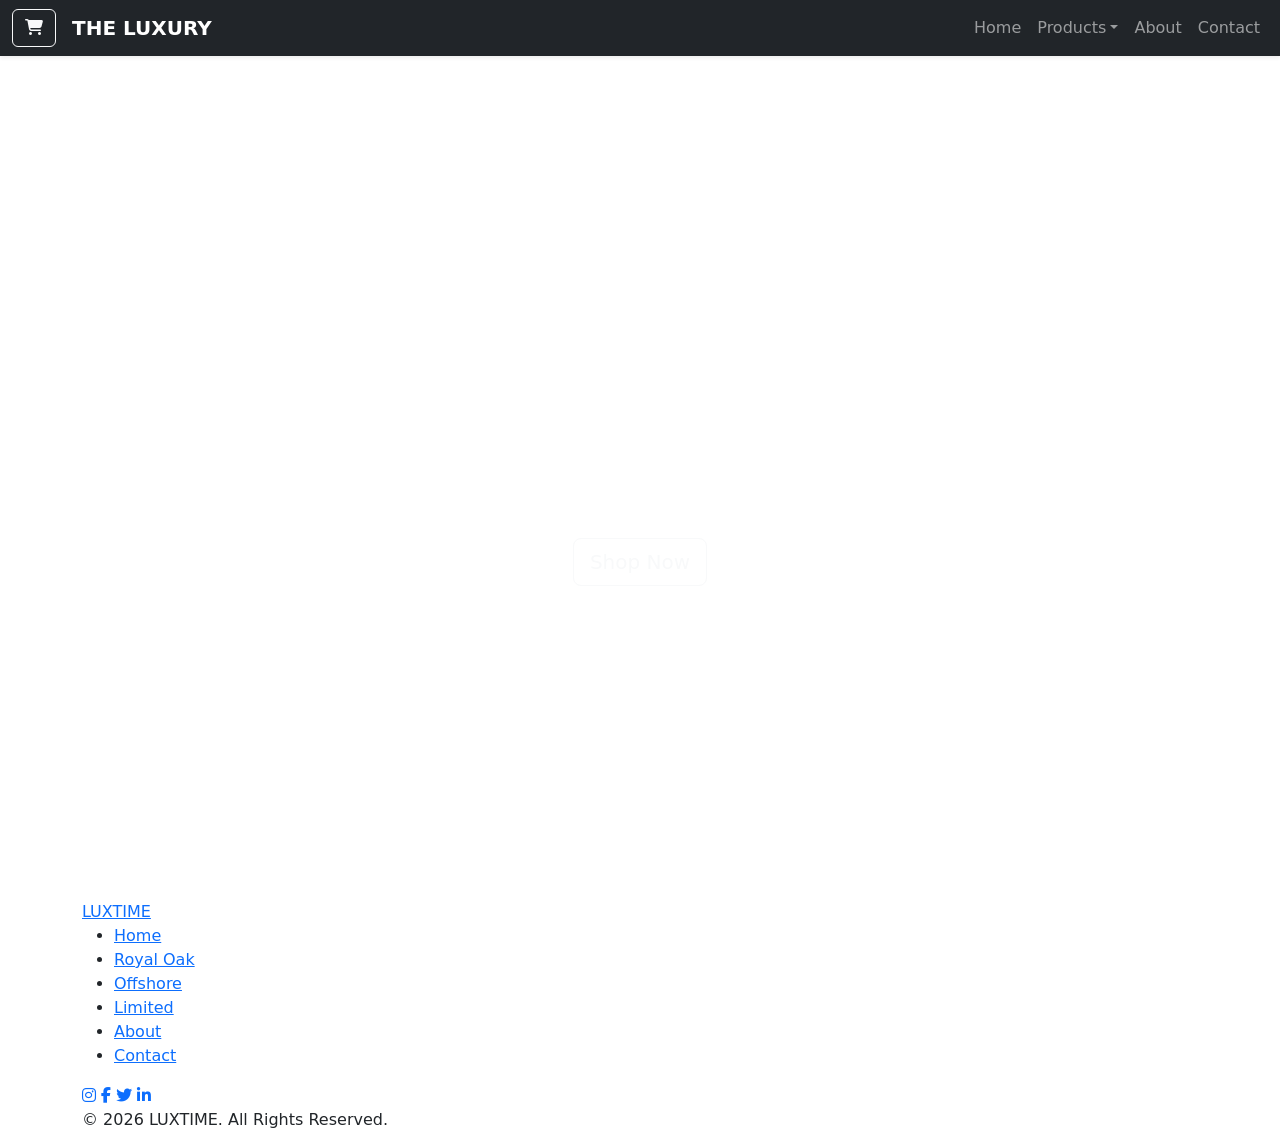
==== index.html @ 5377695d "updated code" ====
<!DOCTYPE html>
<html lang="en">
<head>
  <meta charset="UTF-8">
  <meta name="viewport" content="width=device-width, initial-scale=1.0">
  <title>THE LUXURY LE LUXE - Premium Luxury Watches</title>
  
  <!-- Bootstrap -->
  <link href="https://cdn.jsdelivr.net/npm/bootstrap@5.3.2/dist/css/bootstrap.min.css" rel="stylesheet">
  
  <!-- Google Fonts -->
  <link href="https://fonts.googleapis.com/css2?family=Playfair+Display:wght@400;500;600;700;800&family=Montserrat:wght@300;400;500;600;700&display=swap" rel="stylesheet">
  
  <!-- Font Awesome -->
  <link rel="stylesheet" href="https://cdnjs.cloudflare.com/ajax/libs/font-awesome/6.4.0/css/all.min.css">
  
  <!-- Custom CSS -->
  <link rel="stylesheet" href="style.css">
</head>
<body>

<!-- NAVBAR -->
<nav class="navbar navbar-expand-lg navbar-dark fixed-top shadow-sm bg-dark">
  <div class="container-fluid">

    <!-- LEFT CART -->
    <div class="d-flex align-items-center">
      <button id="cartBtn" class="btn btn-outline-light me-3">
        <i class="fas fa-shopping-cart"></i>
      </button>
    </div>

    <!-- LOGO CENTER -->
    <a class="navbar-brand mx-auto fw-bold display-6" href="index.html">THE LUXURY</a>

    <!-- TOGGLE RIGHT -->
    <button class="navbar-toggler" type="button" data-bs-toggle="collapse" data-bs-target="#navbarMenu">
      <span class="navbar-toggler-icon"></span>
    </button>

    <!-- COLLAPSIBLE MENU -->
    <div class="collapse navbar-collapse" id="navbarMenu">
      <ul class="navbar-nav ms-auto text-center">
        <li class="nav-item"><a class="nav-link" href="index.html">Home</a></li>
        <li class="nav-item dropdown">
          <a class="nav-link dropdown-toggle" href="product.html" id="productsDropdown" role="button" data-bs-toggle="dropdown">Products</a>
          <ul class="dropdown-menu" aria-labelledby="productsDropdown">
            <li><a class="dropdown-item" href="product.html">All Watches</a></li>
            <li><a class="dropdown-item" href="code11.59.html">Code 11.59</a></li>
            <li><a class="dropdown-item" href="royal.html">Royal Oak</a></li>
            <li><a class="dropdown-item" href="offshore.html">Offshore</a></li>
            <li><a class="dropdown-item" href="limited.html">Limited</a></li>
          </ul>
        </li>
        <li class="nav-item"><a class="nav-link" href="about.html">About</a></li>
        <li class="nav-item"><a class="nav-link" href="contact.html">Contact</a></li>
      </ul>
    </div>

  </div>
</nav>

<!-- HERO SECTION -->
<header class="hero-section d-flex align-items-center justify-content-center text-center text-white" style="height: 100vh; background: url('hero.jpg') center/cover no-repeat;">
  <div class="hero-content">
    <h1 class="display-3 fw-bold">Experience Luxury Like Never Before</h1>
    <p class="lead">Discover timeless elegance with LUXTIME premium watches.</p>
    <a href="product.html" class="btn btn-outline-light btn-lg mt-3">Shop Now</a>
  </div>
</header>

<!-- ===== FOOTER ===== -->
<footer class="lux-footer">
  <div class="container">
    <div class="footer-top">
      <!-- Logo -->
      <div class="footer-logo">
        <a href="index.html">LUXTIME</a>
      </div>

      <!-- Navigation Links -->
      <ul class="footer-links">
        <li><a href="index.html">Home</a></li>
        <li><a href="royal.html">Royal Oak</a></li>
        <li><a href="offshore.html">Offshore</a></li>
        <li><a href="limited.html">Limited</a></li>
        <li><a href="about.html">About</a></li>
        <li><a href="contact.html">Contact</a></li>
      </ul>

      <!-- Social Media -->
      <div class="footer-social">
        <a href="#" target="_blank"><i class="fab fa-instagram"></i></a>
        <a href="#" target="_blank"><i class="fab fa-facebook-f"></i></a>
        <a href="#" target="_blank"><i class="fab fa-twitter"></i></a>
        <a href="#" target="_blank"><i class="fab fa-linkedin-in"></i></a>
      </div>
    </div>

    <!-- Footer Bottom -->
    <div class="footer-bottom">
      <p>&copy; 2026 LUXTIME. All Rights Reserved.</p>
    </div>
  </div>
</footer>

<!-- Scripts -->
<script src="https://code.jquery.com/jquery-3.6.0.min.js"></script>
<script src="https://cdn.jsdelivr.net/npm/bootstrap@5.3.0/dist/js/bootstrap.bundle.min.js"></script>
<script src="script.js"></script>

</body>
</html>
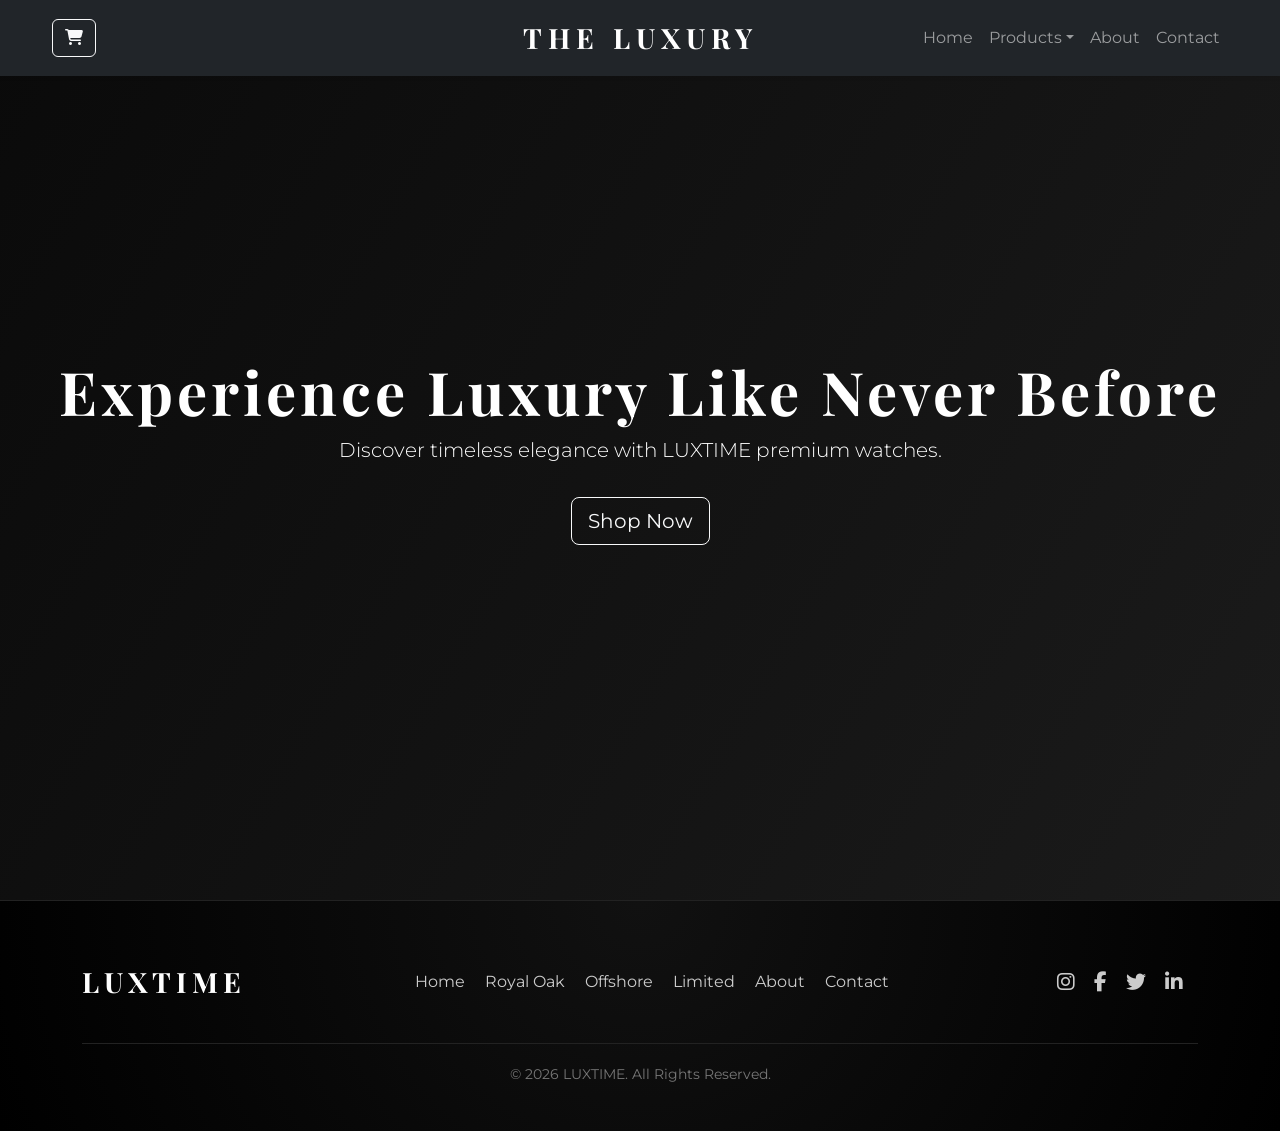
==== commit bc0394d9: "update project structure" ====
--- a/index.html
+++ b/index.html
@@ -15,7 +15,7 @@
   <link rel="stylesheet" href="https://cdnjs.cloudflare.com/ajax/libs/font-awesome/6.4.0/css/all.min.css">
   
   <!-- Custom CSS -->
-  <link rel="stylesheet" href="style.css">
+  <link rel="stylesheet" href="CODE/style.css">
 </head>
 <body>
 
@@ -43,17 +43,17 @@
       <ul class="navbar-nav ms-auto text-center">
         <li class="nav-item"><a class="nav-link" href="index.html">Home</a></li>
         <li class="nav-item dropdown">
-          <a class="nav-link dropdown-toggle" href="product.html" id="productsDropdown" role="button" data-bs-toggle="dropdown">Products</a>
+          <a class="nav-link dropdown-toggle" href="CODE/product.html" id="productsDropdown" role="button" data-bs-toggle="dropdown">Products</a>
           <ul class="dropdown-menu" aria-labelledby="productsDropdown">
-            <li><a class="dropdown-item" href="product.html">All Watches</a></li>
-            <li><a class="dropdown-item" href="code11.59.html">Code 11.59</a></li>
-            <li><a class="dropdown-item" href="royal.html">Royal Oak</a></li>
-            <li><a class="dropdown-item" href="offshore.html">Offshore</a></li>
-            <li><a class="dropdown-item" href="limited.html">Limited</a></li>
+            <li><a class="dropdown-item" href="CODE/product.html">All Watches</a></li>
+            <li><a class="dropdown-item" href="CODE/code11.59.html">Code 11.59</a></li>
+            <li><a class="dropdown-item" href="CODE/royal.html">Royal Oak</a></li>
+            <li><a class="dropdown-item" href="CODE/offshore.html">Offshore</a></li>
+            <li><a class="dropdown-item" href="CODE/limited.html">Limited</a></li>
           </ul>
         </li>
-        <li class="nav-item"><a class="nav-link" href="about.html">About</a></li>
-        <li class="nav-item"><a class="nav-link" href="contact.html">Contact</a></li>
+        <li class="nav-item"><a class="nav-link" href="CODE/about.html">About</a></li>
+        <li class="nav-item"><a class="nav-link" href="CODE/contact.html">Contact</a></li>
       </ul>
     </div>
 
@@ -65,7 +65,7 @@
   <div class="hero-content">
     <h1 class="display-3 fw-bold">Experience Luxury Like Never Before</h1>
     <p class="lead">Discover timeless elegance with LUXTIME premium watches.</p>
-    <a href="product.html" class="btn btn-outline-light btn-lg mt-3">Shop Now</a>
+    <a href="CODE/product.html" class="btn btn-outline-light btn-lg mt-3">Shop Now</a>
   </div>
 </header>
 
@@ -81,11 +81,11 @@
       <!-- Navigation Links -->
       <ul class="footer-links">
         <li><a href="index.html">Home</a></li>
-        <li><a href="royal.html">Royal Oak</a></li>
-        <li><a href="offshore.html">Offshore</a></li>
-        <li><a href="limited.html">Limited</a></li>
-        <li><a href="about.html">About</a></li>
-        <li><a href="contact.html">Contact</a></li>
+        <li><a href="CODE/product.html">Royal Oak</a></li>
+        <li><a href="CODE/offshore.html">Offshore</a></li>
+        <li><a href="CODE/limited.html">Limited</a></li>
+        <li><a href="CODE/about.html">About</a></li>
+        <li><a href="CODE/contact.html">Contact</a></li>
       </ul>
 
       <!-- Social Media -->
--- a/CODE/style.css
+++ b/CODE/style.css
@@ -0,0 +1,502 @@
+/* ===== GLOBAL ===== */
+body {
+  margin: 0;
+  font-family: 'Montserrat', sans-serif;
+  background: linear-gradient(120deg, #0a0a0a, #1c1c1c);
+  color: #fff;
+  overflow-x: hidden;
+  scroll-behavior: smooth;
+}
+
+/* ===== NAVBAR ===== */
+.navbar {
+  background: rgba(0,0,0,0.4);
+  backdrop-filter: blur(15px);
+  padding: 18px 40px;
+  position: fixed;
+  width: 100%;
+  z-index: 1000;
+  transition: 0.4s;
+}
+
+.navbar.scrolled {
+  background: rgba(0,0,0,0.9);
+  padding: 12px 40px;
+  box-shadow: 0 5px 25px rgba(0,0,0,0.5);
+}
+
+/* LOGO */
+.navbar-brand {
+  position: absolute;
+  left: 50%;
+  transform: translateX(-50%);
+  font-family: 'Playfair Display', serif;
+  font-size: 28px;
+  letter-spacing: 6px;
+  color: #fff !important;
+  transition: 0.3s;
+}
+.navbar-brand:hover {
+  color: gold !important;
+}
+
+/* ICONS */
+.left-icons { position: absolute; left: 25px; }
+.right-icons { position: absolute; right: 25px; }
+
+.cart-icon {
+  font-size: 22px;
+  cursor: pointer;
+  transition: 0.3s;
+}
+.cart-icon:hover {
+  color: gold;
+}
+
+/* NAVBAR TOGGLER */
+.navbar-toggler {
+  border: none;
+  outline: none;
+}
+.navbar-toggler-icon {
+  filter: invert(1);
+  transition: transform 0.3s;
+}
+.navbar-toggler:hover .navbar-toggler-icon {
+  transform: rotate(90deg);
+}
+
+/* ===== FULLSCREEN MENU ===== */
+.fullscreen-menu {
+  position: fixed;
+  top: 0;
+  left: 0;
+  width: 100%;
+  height: 100%;
+  background: radial-gradient(circle at center, #111, #000);
+  display: flex;
+  justify-content: center;
+  align-items: center;
+  flex-direction: column;
+  opacity: 0;
+  visibility: hidden;
+  transition: 0.5s ease, transform 0.5s ease;
+  transform: scale(0.95);
+  z-index: 9999;
+}
+
+.fullscreen-menu.active {
+  opacity: 1;
+  visibility: visible;
+  transform: scale(1);
+}
+
+/* MENU LINKS */
+.menu-link {
+  font-family: 'Playfair Display', serif;
+  font-size: 32px;
+  letter-spacing: 3px;
+  color: #ddd;
+  text-decoration: none;
+  margin: 20px 0;
+  position: relative;
+  transition: 0.3s;
+}
+
+.menu-link::after {
+  content: "";
+  position: absolute;
+  width: 0%;
+  height: 2px;
+  left: 0;
+  bottom: -6px;
+  background: linear-gradient(90deg, gold, #fff0b3);
+  transition: width 0.4s ease;
+}
+
+.menu-link:hover {
+  color: white;
+}
+.menu-link:hover::after {
+  width: 100%;
+}
+
+/* SUBMENU */
+.submenu {
+  display: none;
+  margin-top: 10px;
+  transform: translateY(-10px);
+  transition: 0.3s;
+}
+.submenu a {
+  font-size: 18px;
+  color: #aaa;
+  display: block;
+  margin: 5px 0;
+  text-decoration: none;
+  transition: 0.3s;
+}
+.submenu a:hover {
+  color: gold;
+}
+
+/* CLOSE BUTTON */
+.close-btn {
+  position: absolute;
+  top: 30px;
+  right: 40px;
+  font-size: 32px;
+  cursor: pointer;
+  transition: color 0.3s;
+}
+.close-btn:hover {
+  color: gold;
+}
+
+/* ===== HERO SECTION ===== */
+.hero {
+  height: 100vh;
+  display: flex;
+  align-items: center;
+  justify-content: center;
+  text-align: center;
+  background: linear-gradient(to bottom, rgba(0,0,0,0.5), rgba(0,0,0,0.9)),
+              url('https://images.unsplash.com/photo-1523170335258-f5ed11844a49') center/cover no-repeat;
+}
+
+.hero h1 {
+  font-size: 60px;
+  letter-spacing: 5px;
+  font-family: 'Playfair Display', serif;
+  text-shadow: 0 5px 20px rgba(0,0,0,0.7);
+  animation: fadeInUp 1s ease forwards;
+}
+
+.hero p {
+  font-size: 20px;
+  margin-top: 20px;
+  color: #ddd;
+  animation: fadeInUp 1.2s ease forwards;
+}
+
+.hero .btn {
+  margin-top: 30px;
+  padding: 12px 30px;
+  font-size: 18px;
+  border-width: 2px;
+  transition: 0.3s;
+}
+.hero .btn:hover {
+  background-color: gold;
+  color: #000;
+  transform: scale(1.05);
+}
+
+/* ===== ANIMATIONS ===== */
+@keyframes fadeInUp {
+  0% { opacity: 0; transform: translateY(30px); }
+  100% { opacity: 1; transform: translateY(0); }
+}
+
+/* ===== RESPONSIVE ===== */
+@media (max-width: 768px) {
+  .navbar-brand {
+    font-size: 22px;
+  }
+  .menu-link {
+    font-size: 28px;
+  }
+  .hero h1 {
+    font-size: 42px;
+  }
+  .hero p {
+    font-size: 16px;
+  }
+}
+
+/* ===== FOOTER ===== */
+.lux-footer {
+  background: radial-gradient(circle at top, #111, #000);
+  color: #ccc;
+  font-family: 'Montserrat', sans-serif;
+  padding: 60px 20px 30px 20px;
+  border-top: 1px solid #222;
+}
+
+.lux-footer a {
+  color: #ccc;
+  text-decoration: none;
+  transition: 0.3s;
+}
+
+.lux-footer a:hover {
+  color: gold;
+}
+
+/* Top Section */
+.footer-top {
+  display: flex;
+  flex-wrap: wrap;
+  justify-content: space-between;
+  align-items: center;
+  gap: 30px;
+  margin-bottom: 40px;
+}
+
+.footer-logo a {
+  font-family: 'Playfair Display', serif;
+  font-size: 28px;
+  letter-spacing: 5px;
+  color: #fff;
+  font-weight: 700;
+}
+
+.footer-links {
+  list-style: none;
+  display: flex;
+  flex-wrap: wrap;
+  gap: 20px;
+  padding: 0;
+  margin: 0;
+}
+
+.footer-links li {
+  display: inline-block;
+}
+
+.footer-social a {
+  font-size: 20px;
+  margin-right: 15px;
+  display: inline-block;
+  transition: transform 0.3s, color 0.3s;
+}
+
+.footer-social a:hover {
+  color: gold;
+  transform: scale(1.2);
+}
+
+/* Bottom Section */
+.footer-bottom {
+  text-align: center;
+  border-top: 1px solid #222;
+  padding-top: 20px;
+  font-size: 14px;
+  color: #777;
+}
+
+/* ===== RESPONSIVE ===== */
+@media (max-width: 768px) {
+  .footer-top {
+    flex-direction: column;
+    text-align: center;
+    gap: 20px;
+  }
+
+  .footer-links {
+    justify-content: center;
+    gap: 15px;
+  }
+
+  .footer-social a {
+    margin: 0 10px;
+  }
+}
+
+/* ===== PRODUCT SECTION ===== */
+.products {
+  padding: 120px 40px;
+}
+
+/* CARD */
+.product-card {
+  background: linear-gradient(145deg, #111, #1a1a1a);
+  border-radius: 16px;
+  overflow: hidden;
+  transition: 0.4s;
+  position: relative;
+  border: 1px solid rgba(255,255,255,0.05);
+}
+
+/* HOVER EFFECT */
+.product-card:hover {
+  transform: translateY(-10px) scale(1.02);
+  box-shadow: 0 20px 50px rgba(0,0,0,0.8);
+  border: 1px solid rgba(255,215,0,0.3);
+}
+
+/* IMAGE */
+.product-img {
+  height: 300px;
+  object-fit: contain;
+  padding: 20px;
+  transition: 0.4s;
+}
+
+.product-card:hover .product-img {
+  transform: scale(1.05);
+}
+
+/* CONTENT */
+.product-body {
+  padding: 20px;
+  text-align: center;
+}
+
+/* TITLE */
+.product-title {
+  font-family: 'Playfair Display', serif;
+  font-size: 20px;
+  letter-spacing: 1px;
+  margin-bottom: 5px;
+}
+
+/* SUBTITLE */
+.product-sub {
+  font-size: 14px;
+  color: #aaa;
+  margin-bottom: 10px;
+}
+
+/* PRICE */
+.product-price {
+  font-size: 18px;
+  color: gold;
+  margin-bottom: 15px;
+}
+
+/* BUTTON */
+.btn-lux {
+  border: 1px solid gold;
+  color: gold;
+  background: transparent;
+  padding: 10px 25px;
+  border-radius: 30px;
+  transition: 0.3s;
+}
+
+.btn-lux:hover {
+  background: gold;
+  color: #000;
+  transform: scale(1.05);
+}
+
+/* SMALL CODE TEXT */
+.product-code {
+  font-size: 12px;
+  color: #666;
+  margin-bottom: 10px;
+}
+
+/* ===== COLLECTION HERO ===== */
+.collection-hero {
+  height: 95vh;
+  position: relative;
+  background: radial-gradient(circle at right, #111, #000);
+  display: flex;
+  align-items: center;
+  overflow: hidden;
+}
+
+/* OVERLAY EFFECT */
+.hero-overlay {
+  position: absolute;
+  width: 100%;
+  height: 100%;
+  background: linear-gradient(120deg, rgba(0,0,0,0.6), rgba(0,0,0,0.95));
+  z-index: 1;
+}
+
+/* WATCH IMAGE */
+.hero-watch {
+  max-height: 670px;
+  width: 500px;
+  z-index: 2;
+  position: relative;
+  filter: drop-shadow(0 20px 40px rgba(0,0,0,0.8));
+  transition: 0.5s;
+}
+
+.hero-watch:hover {
+  transform: scale(1.05) rotate(-1deg);
+}
+
+/* TEXT CONTENT */
+.hero-content {
+  z-index: 2;
+  color: #fff;
+  padding: 40px;
+}
+
+.hero-content h1 {
+  font-family: 'Playfair Display', serif;
+  font-size: 60px;
+  letter-spacing: 4px;
+  line-height: 1.2;
+}
+
+.hero-content h2 {
+  font-family: 'Playfair Display', serif;
+  font-size: 58px;
+  letter-spacing: 4px;
+  font-style: italic;
+  padding: 0;
+}
+
+.hero-content span {
+  font-size: 35px;
+  letter-spacing: 6px;
+  color: #aaa;
+}
+
+/* VIEW COLLECTION BUTTON */
+.view-btn {
+  display: inline-flex;
+  align-items: center;
+  margin-top: 30px;
+  color: #fff;
+  text-decoration: none;
+  font-size: 16px;
+  letter-spacing: 2px;
+  transition: 0.3s;
+}
+
+.view-btn .line {
+  width: 40px;
+  height: 1px;
+  background: gold;
+  margin-right: 15px;
+  transition: 0.3s;
+}
+
+.view-btn:hover {
+  color: gold;
+}
+
+.view-btn:hover .line {
+  width: 70px;
+  background: gold;
+}
+
+/* RESPONSIVE */
+@media (max-width: 768px) {
+  .hero-content h1 {
+    font-size: 36px;
+  }
+
+  .hero-watch {
+    max-height: 300px;
+  }
+}
+
+html {
+  scroll-behavior: smooth;
+}
+
+.collection-hero {
+  scroll-snap-align: start;
+}
+
+body {
+  scroll-snap-type: y mandatory;
+}
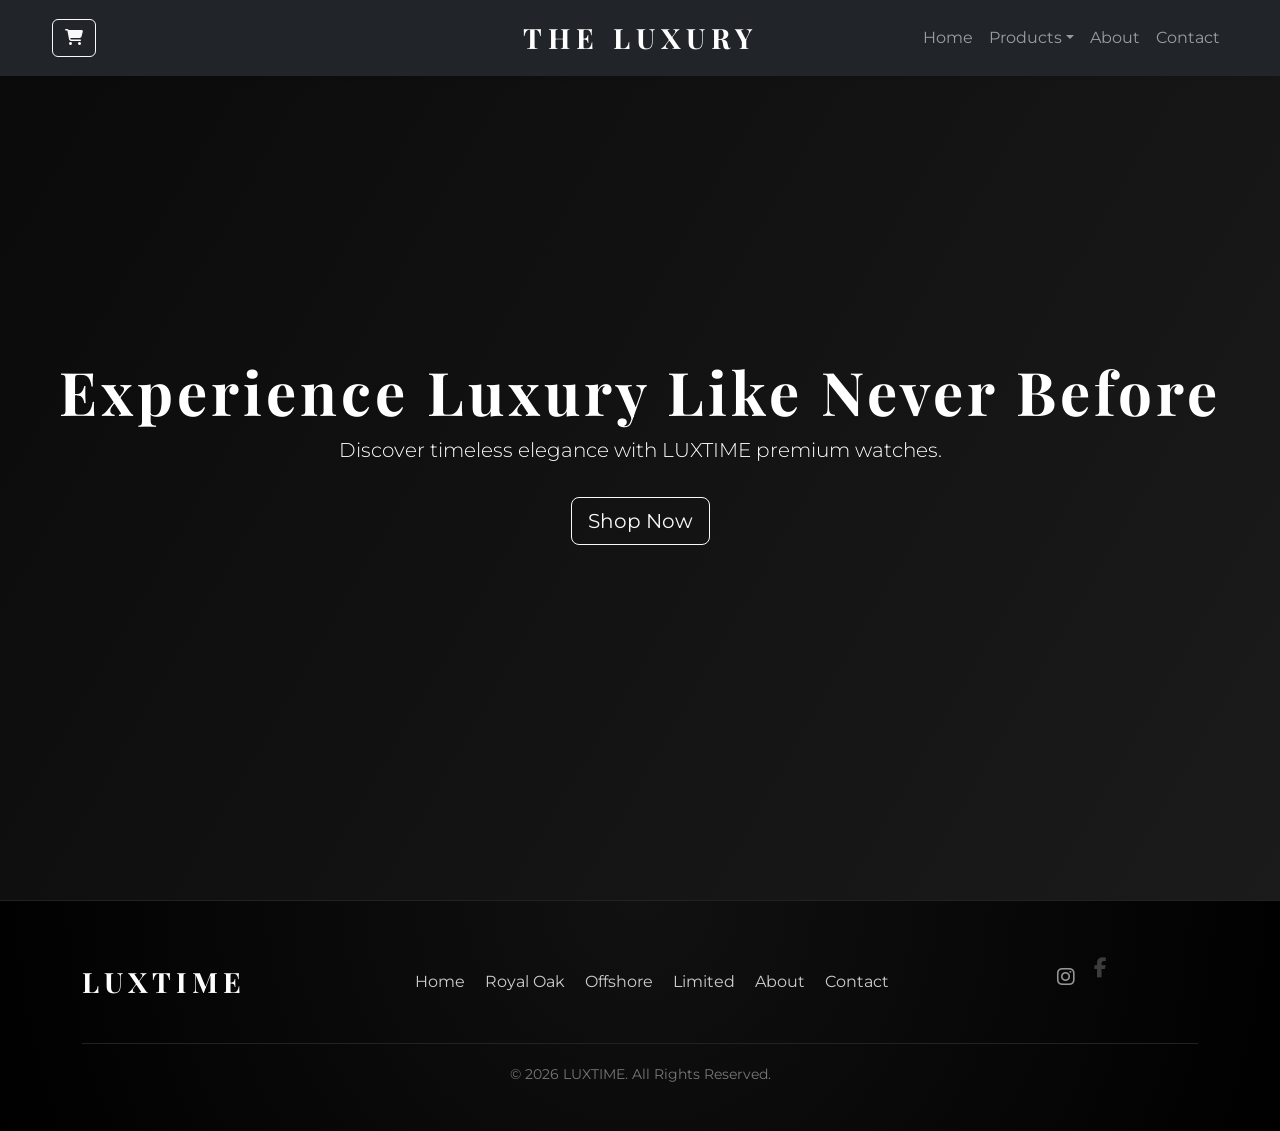
==== commit 75584c8e: "update project structure" ====
--- a/index.html
+++ b/index.html
@@ -15,7 +15,7 @@
   <link rel="stylesheet" href="https://cdnjs.cloudflare.com/ajax/libs/font-awesome/6.4.0/css/all.min.css">
   
   <!-- Custom CSS -->
-  <link rel="stylesheet" href="CODE/style.css">
+  <link rel="stylesheet" href="style.css">
 </head>
 <body>
 
@@ -45,15 +45,15 @@
         <li class="nav-item dropdown">
           <a class="nav-link dropdown-toggle" href="CODE/product.html" id="productsDropdown" role="button" data-bs-toggle="dropdown">Products</a>
           <ul class="dropdown-menu" aria-labelledby="productsDropdown">
-            <li><a class="dropdown-item" href="CODE/product.html">All Watches</a></li>
-            <li><a class="dropdown-item" href="CODE/code11.59.html">Code 11.59</a></li>
-            <li><a class="dropdown-item" href="CODE/royal.html">Royal Oak</a></li>
-            <li><a class="dropdown-item" href="CODE/offshore.html">Offshore</a></li>
-            <li><a class="dropdown-item" href="CODE/limited.html">Limited</a></li>
+            <li><a class="dropdown-item" href="product.html">All Watches</a></li>
+            <li><a class="dropdown-item" href="code11.59.html">Code 11.59</a></li>
+            <li><a class="dropdown-item" href="royal.html">Royal Oak</a></li>
+            <li><a class="dropdown-item" href="offshore.html">Offshore</a></li>
+            <li><a class="dropdown-item" href="limited.html">Limited</a></li>
           </ul>
         </li>
-        <li class="nav-item"><a class="nav-link" href="CODE/about.html">About</a></li>
-        <li class="nav-item"><a class="nav-link" href="CODE/contact.html">Contact</a></li>
+        <li class="nav-item"><a class="nav-link" href="about.html">About</a></li>
+        <li class="nav-item"><a class="nav-link" href="contact.html">Contact</a></li>
       </ul>
     </div>
 
@@ -65,7 +65,7 @@
   <div class="hero-content">
     <h1 class="display-3 fw-bold">Experience Luxury Like Never Before</h1>
     <p class="lead">Discover timeless elegance with LUXTIME premium watches.</p>
-    <a href="CODE/product.html" class="btn btn-outline-light btn-lg mt-3">Shop Now</a>
+    <a href="product.html" class="btn btn-outline-light btn-lg mt-3">Shop Now</a>
   </div>
 </header>
 
@@ -81,11 +81,11 @@
       <!-- Navigation Links -->
       <ul class="footer-links">
         <li><a href="index.html">Home</a></li>
-        <li><a href="CODE/product.html">Royal Oak</a></li>
-        <li><a href="CODE/offshore.html">Offshore</a></li>
-        <li><a href="CODE/limited.html">Limited</a></li>
-        <li><a href="CODE/about.html">About</a></li>
-        <li><a href="CODE/contact.html">Contact</a></li>
+        <li><a href="product.html">Royal Oak</a></li>
+        <li><a href="offshore.html">Offshore</a></li>
+        <li><a href="limited.html">Limited</a></li>
+        <li><a href="about.html">About</a></li>
+        <li><a href="contact.html">Contact</a></li>
       </ul>
 
       <!-- Social Media -->
--- a/style.css
+++ b/style.css
@@ -0,0 +1,502 @@
+/* ===== GLOBAL ===== */
+body {
+  margin: 0;
+  font-family: 'Montserrat', sans-serif;
+  background: linear-gradient(120deg, #0a0a0a, #1c1c1c);
+  color: #fff;
+  overflow-x: hidden;
+  scroll-behavior: smooth;
+}
+
+/* ===== NAVBAR ===== */
+.navbar {
+  background: rgba(0,0,0,0.4);
+  backdrop-filter: blur(15px);
+  padding: 18px 40px;
+  position: fixed;
+  width: 100%;
+  z-index: 1000;
+  transition: 0.4s;
+}
+
+.navbar.scrolled {
+  background: rgba(0,0,0,0.9);
+  padding: 12px 40px;
+  box-shadow: 0 5px 25px rgba(0,0,0,0.5);
+}
+
+/* LOGO */
+.navbar-brand {
+  position: absolute;
+  left: 50%;
+  transform: translateX(-50%);
+  font-family: 'Playfair Display', serif;
+  font-size: 28px;
+  letter-spacing: 6px;
+  color: #fff !important;
+  transition: 0.3s;
+}
+.navbar-brand:hover {
+  color: gold !important;
+}
+
+/* ICONS */
+.left-icons { position: absolute; left: 25px; }
+.right-icons { position: absolute; right: 25px; }
+
+.cart-icon {
+  font-size: 22px;
+  cursor: pointer;
+  transition: 0.3s;
+}
+.cart-icon:hover {
+  color: gold;
+}
+
+/* NAVBAR TOGGLER */
+.navbar-toggler {
+  border: none;
+  outline: none;
+}
+.navbar-toggler-icon {
+  filter: invert(1);
+  transition: transform 0.3s;
+}
+.navbar-toggler:hover .navbar-toggler-icon {
+  transform: rotate(90deg);
+}
+
+/* ===== FULLSCREEN MENU ===== */
+.fullscreen-menu {
+  position: fixed;
+  top: 0;
+  left: 0;
+  width: 100%;
+  height: 100%;
+  background: radial-gradient(circle at center, #111, #000);
+  display: flex;
+  justify-content: center;
+  align-items: center;
+  flex-direction: column;
+  opacity: 0;
+  visibility: hidden;
+  transition: 0.5s ease, transform 0.5s ease;
+  transform: scale(0.95);
+  z-index: 9999;
+}
+
+.fullscreen-menu.active {
+  opacity: 1;
+  visibility: visible;
+  transform: scale(1);
+}
+
+/* MENU LINKS */
+.menu-link {
+  font-family: 'Playfair Display', serif;
+  font-size: 32px;
+  letter-spacing: 3px;
+  color: #ddd;
+  text-decoration: none;
+  margin: 20px 0;
+  position: relative;
+  transition: 0.3s;
+}
+
+.menu-link::after {
+  content: "";
+  position: absolute;
+  width: 0%;
+  height: 2px;
+  left: 0;
+  bottom: -6px;
+  background: linear-gradient(90deg, gold, #fff0b3);
+  transition: width 0.4s ease;
+}
+
+.menu-link:hover {
+  color: white;
+}
+.menu-link:hover::after {
+  width: 100%;
+}
+
+/* SUBMENU */
+.submenu {
+  display: none;
+  margin-top: 10px;
+  transform: translateY(-10px);
+  transition: 0.3s;
+}
+.submenu a {
+  font-size: 18px;
+  color: #aaa;
+  display: block;
+  margin: 5px 0;
+  text-decoration: none;
+  transition: 0.3s;
+}
+.submenu a:hover {
+  color: gold;
+}
+
+/* CLOSE BUTTON */
+.close-btn {
+  position: absolute;
+  top: 30px;
+  right: 40px;
+  font-size: 32px;
+  cursor: pointer;
+  transition: color 0.3s;
+}
+.close-btn:hover {
+  color: gold;
+}
+
+/* ===== HERO SECTION ===== */
+.hero {
+  height: 100vh;
+  display: flex;
+  align-items: center;
+  justify-content: center;
+  text-align: center;
+  background: linear-gradient(to bottom, rgba(0,0,0,0.5), rgba(0,0,0,0.9)),
+              url('https://images.unsplash.com/photo-1523170335258-f5ed11844a49') center/cover no-repeat;
+}
+
+.hero h1 {
+  font-size: 60px;
+  letter-spacing: 5px;
+  font-family: 'Playfair Display', serif;
+  text-shadow: 0 5px 20px rgba(0,0,0,0.7);
+  animation: fadeInUp 1s ease forwards;
+}
+
+.hero p {
+  font-size: 20px;
+  margin-top: 20px;
+  color: #ddd;
+  animation: fadeInUp 1.2s ease forwards;
+}
+
+.hero .btn {
+  margin-top: 30px;
+  padding: 12px 30px;
+  font-size: 18px;
+  border-width: 2px;
+  transition: 0.3s;
+}
+.hero .btn:hover {
+  background-color: gold;
+  color: #000;
+  transform: scale(1.05);
+}
+
+/* ===== ANIMATIONS ===== */
+@keyframes fadeInUp {
+  0% { opacity: 0; transform: translateY(30px); }
+  100% { opacity: 1; transform: translateY(0); }
+}
+
+/* ===== RESPONSIVE ===== */
+@media (max-width: 768px) {
+  .navbar-brand {
+    font-size: 22px;
+  }
+  .menu-link {
+    font-size: 28px;
+  }
+  .hero h1 {
+    font-size: 42px;
+  }
+  .hero p {
+    font-size: 16px;
+  }
+}
+
+/* ===== FOOTER ===== */
+.lux-footer {
+  background: radial-gradient(circle at top, #111, #000);
+  color: #ccc;
+  font-family: 'Montserrat', sans-serif;
+  padding: 60px 20px 30px 20px;
+  border-top: 1px solid #222;
+}
+
+.lux-footer a {
+  color: #ccc;
+  text-decoration: none;
+  transition: 0.3s;
+}
+
+.lux-footer a:hover {
+  color: gold;
+}
+
+/* Top Section */
+.footer-top {
+  display: flex;
+  flex-wrap: wrap;
+  justify-content: space-between;
+  align-items: center;
+  gap: 30px;
+  margin-bottom: 40px;
+}
+
+.footer-logo a {
+  font-family: 'Playfair Display', serif;
+  font-size: 28px;
+  letter-spacing: 5px;
+  color: #fff;
+  font-weight: 700;
+}
+
+.footer-links {
+  list-style: none;
+  display: flex;
+  flex-wrap: wrap;
+  gap: 20px;
+  padding: 0;
+  margin: 0;
+}
+
+.footer-links li {
+  display: inline-block;
+}
+
+.footer-social a {
+  font-size: 20px;
+  margin-right: 15px;
+  display: inline-block;
+  transition: transform 0.3s, color 0.3s;
+}
+
+.footer-social a:hover {
+  color: gold;
+  transform: scale(1.2);
+}
+
+/* Bottom Section */
+.footer-bottom {
+  text-align: center;
+  border-top: 1px solid #222;
+  padding-top: 20px;
+  font-size: 14px;
+  color: #777;
+}
+
+/* ===== RESPONSIVE ===== */
+@media (max-width: 768px) {
+  .footer-top {
+    flex-direction: column;
+    text-align: center;
+    gap: 20px;
+  }
+
+  .footer-links {
+    justify-content: center;
+    gap: 15px;
+  }
+
+  .footer-social a {
+    margin: 0 10px;
+  }
+}
+
+/* ===== PRODUCT SECTION ===== */
+.products {
+  padding: 120px 40px;
+}
+
+/* CARD */
+.product-card {
+  background: linear-gradient(145deg, #111, #1a1a1a);
+  border-radius: 16px;
+  overflow: hidden;
+  transition: 0.4s;
+  position: relative;
+  border: 1px solid rgba(255,255,255,0.05);
+}
+
+/* HOVER EFFECT */
+.product-card:hover {
+  transform: translateY(-10px) scale(1.02);
+  box-shadow: 0 20px 50px rgba(0,0,0,0.8);
+  border: 1px solid rgba(255,215,0,0.3);
+}
+
+/* IMAGE */
+.product-img {
+  height: 300px;
+  object-fit: contain;
+  padding: 20px;
+  transition: 0.4s;
+}
+
+.product-card:hover .product-img {
+  transform: scale(1.05);
+}
+
+/* CONTENT */
+.product-body {
+  padding: 20px;
+  text-align: center;
+}
+
+/* TITLE */
+.product-title {
+  font-family: 'Playfair Display', serif;
+  font-size: 20px;
+  letter-spacing: 1px;
+  margin-bottom: 5px;
+}
+
+/* SUBTITLE */
+.product-sub {
+  font-size: 14px;
+  color: #aaa;
+  margin-bottom: 10px;
+}
+
+/* PRICE */
+.product-price {
+  font-size: 18px;
+  color: gold;
+  margin-bottom: 15px;
+}
+
+/* BUTTON */
+.btn-lux {
+  border: 1px solid gold;
+  color: gold;
+  background: transparent;
+  padding: 10px 25px;
+  border-radius: 30px;
+  transition: 0.3s;
+}
+
+.btn-lux:hover {
+  background: gold;
+  color: #000;
+  transform: scale(1.05);
+}
+
+/* SMALL CODE TEXT */
+.product-code {
+  font-size: 12px;
+  color: #666;
+  margin-bottom: 10px;
+}
+
+/* ===== COLLECTION HERO ===== */
+.collection-hero {
+  height: 95vh;
+  position: relative;
+  background: radial-gradient(circle at right, #111, #000);
+  display: flex;
+  align-items: center;
+  overflow: hidden;
+}
+
+/* OVERLAY EFFECT */
+.hero-overlay {
+  position: absolute;
+  width: 100%;
+  height: 100%;
+  background: linear-gradient(120deg, rgba(0,0,0,0.6), rgba(0,0,0,0.95));
+  z-index: 1;
+}
+
+/* WATCH IMAGE */
+.hero-watch {
+  max-height: 670px;
+  width: 500px;
+  z-index: 2;
+  position: relative;
+  filter: drop-shadow(0 20px 40px rgba(0,0,0,0.8));
+  transition: 0.5s;
+}
+
+.hero-watch:hover {
+  transform: scale(1.05) rotate(-1deg);
+}
+
+/* TEXT CONTENT */
+.hero-content {
+  z-index: 2;
+  color: #fff;
+  padding: 40px;
+}
+
+.hero-content h1 {
+  font-family: 'Playfair Display', serif;
+  font-size: 60px;
+  letter-spacing: 4px;
+  line-height: 1.2;
+}
+
+.hero-content h2 {
+  font-family: 'Playfair Display', serif;
+  font-size: 58px;
+  letter-spacing: 4px;
+  font-style: italic;
+  padding: 0;
+}
+
+.hero-content span {
+  font-size: 35px;
+  letter-spacing: 6px;
+  color: #aaa;
+}
+
+/* VIEW COLLECTION BUTTON */
+.view-btn {
+  display: inline-flex;
+  align-items: center;
+  margin-top: 30px;
+  color: #fff;
+  text-decoration: none;
+  font-size: 16px;
+  letter-spacing: 2px;
+  transition: 0.3s;
+}
+
+.view-btn .line {
+  width: 40px;
+  height: 1px;
+  background: gold;
+  margin-right: 15px;
+  transition: 0.3s;
+}
+
+.view-btn:hover {
+  color: gold;
+}
+
+.view-btn:hover .line {
+  width: 70px;
+  background: gold;
+}
+
+/* RESPONSIVE */
+@media (max-width: 768px) {
+  .hero-content h1 {
+    font-size: 36px;
+  }
+
+  .hero-watch {
+    max-height: 300px;
+  }
+}
+
+html {
+  scroll-behavior: smooth;
+}
+
+.collection-hero {
+  scroll-snap-align: start;
+}
+
+body {
+  scroll-snap-type: y mandatory;
+}
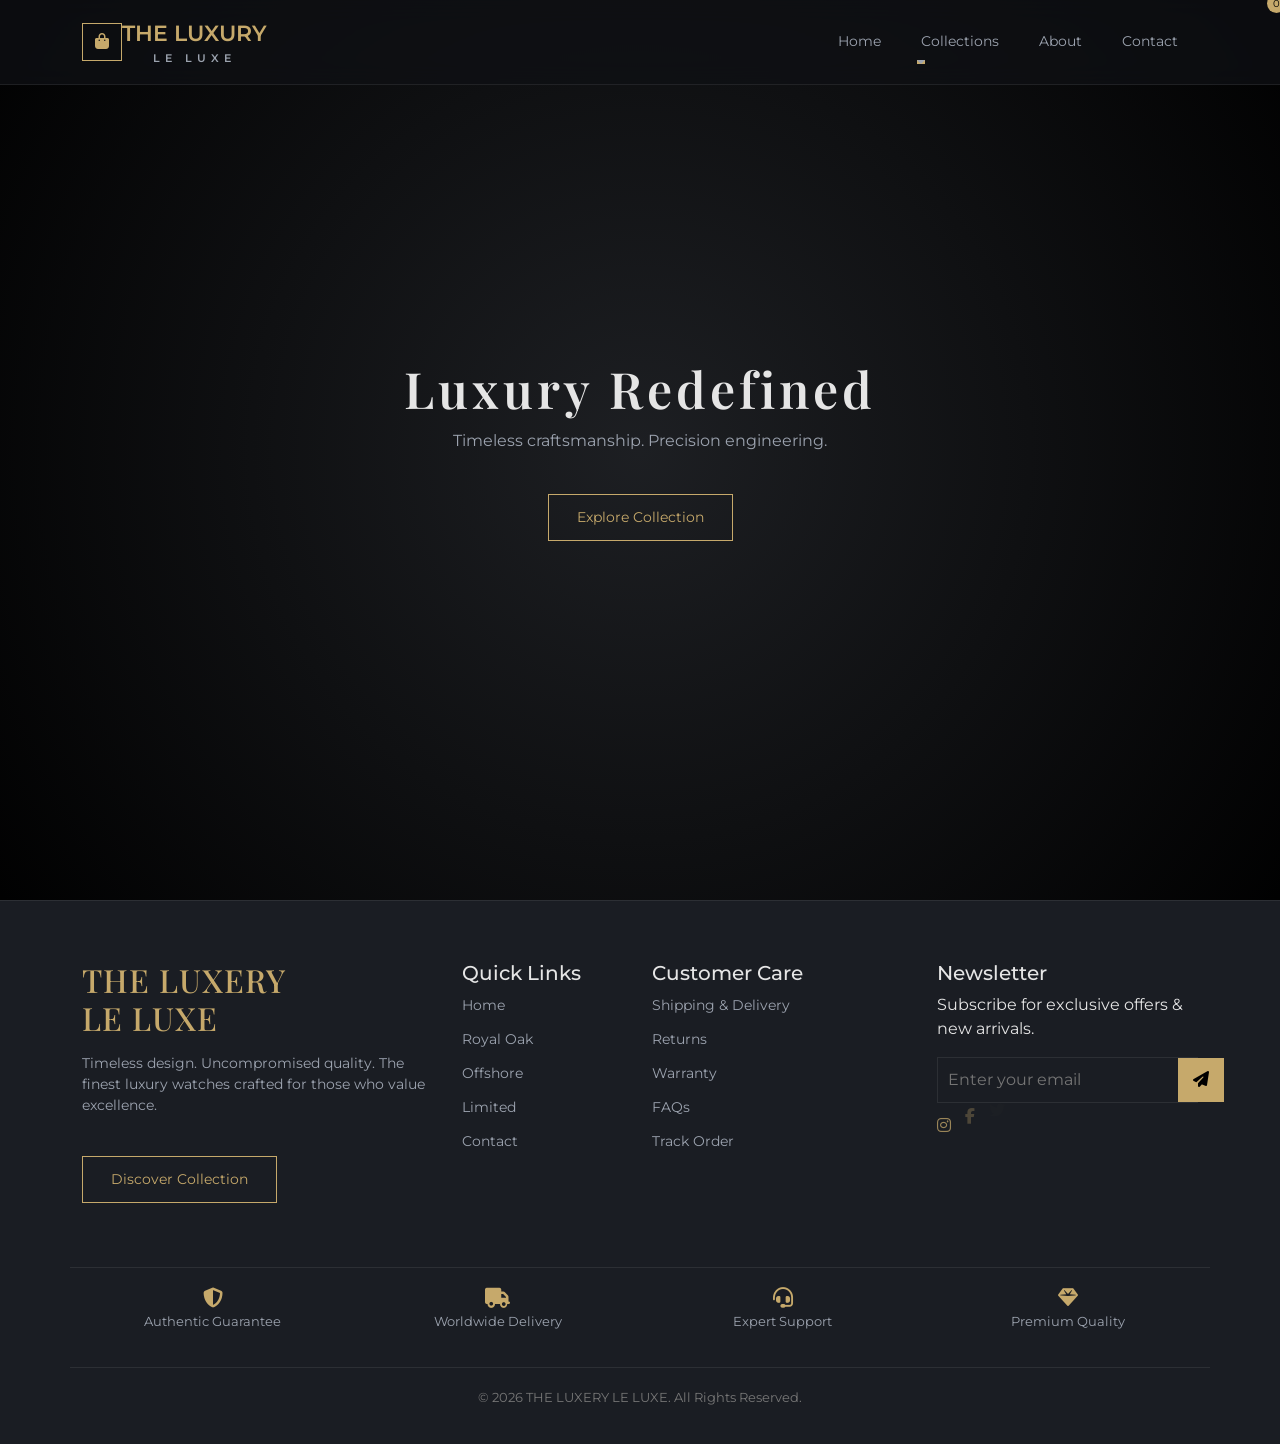
==== commit 4333757a: "updated files" ====
--- a/index.html
+++ b/index.html
@@ -19,88 +19,150 @@
 </head>
 <body>
 
-<!-- NAVBAR -->
-<nav class="navbar navbar-expand-lg navbar-dark fixed-top shadow-sm bg-dark">
-  <div class="container-fluid">
+  <!-- ===== NAVBAR ===== -->
+<nav class="navbar navbar-expand-lg fixed-top luxury-navbar">
+  <div class="container">
 
-    <!-- LEFT CART -->
-    <div class="d-flex align-items-center">
-      <button id="cartBtn" class="btn btn-outline-light me-3">
-        <i class="fas fa-shopping-cart"></i>
-      </button>
-    </div>
+    <!-- LEFT: CART -->
+    <button id="cartBtn" class="cart-btn">
+      <i class="fas fa-shopping-bag"></i>
+      <span class="cart-count">0</span>
+    </button>
 
-    <!-- LOGO CENTER -->
-    <a class="navbar-brand mx-auto fw-bold display-6" href="index.html">THE LUXURY</a>
+    <!-- CENTER LOGO -->
+    <a class="navbar-brand mx-auto luxury-logo" href="index.html">
+      THE LUXURY <span>LE LUXE</span>
+    </a>
 
-    <!-- TOGGLE RIGHT -->
-    <button class="navbar-toggler" type="button" data-bs-toggle="collapse" data-bs-target="#navbarMenu">
+    <!-- TOGGLER -->
+    <button class="navbar-toggler" type="button" data-bs-toggle="collapse" data-bs-target="#navMenu">
       <span class="navbar-toggler-icon"></span>
     </button>
 
-    <!-- COLLAPSIBLE MENU -->
-    <div class="collapse navbar-collapse" id="navbarMenu">
+    <!-- MENU -->
+    <div class="collapse navbar-collapse" id="navMenu">
       <ul class="navbar-nav ms-auto text-center">
-        <li class="nav-item"><a class="nav-link" href="index.html">Home</a></li>
+        <li class="nav-item"><a class="nav-link active" href="#">Home</a></li>
+
         <li class="nav-item dropdown">
-          <a class="nav-link dropdown-toggle" href="CODE/product.html" id="productsDropdown" role="button" data-bs-toggle="dropdown">Products</a>
-          <ul class="dropdown-menu" aria-labelledby="productsDropdown">
-            <li><a class="dropdown-item" href="product.html">All Watches</a></li>
-            <li><a class="dropdown-item" href="code11.59.html">Code 11.59</a></li>
-            <li><a class="dropdown-item" href="royal.html">Royal Oak</a></li>
-            <li><a class="dropdown-item" href="offshore.html">Offshore</a></li>
-            <li><a class="dropdown-item" href="limited.html">Limited</a></li>
+          <a class="nav-link dropdown-toggle" href="#" data-bs-toggle="dropdown">Collections</a>
+          <ul class="dropdown-menu luxury-dropdown">
+            <li><a class="dropdown-item" href="#">All Watches</a></li>
+            <li><a class="dropdown-item" href="#">Code 11.59</a></li>
+            <li><a class="dropdown-item" href="#">Royal Oak</a></li>
+            <li><a class="dropdown-item" href="#">Offshore</a></li>
+            <li><a class="dropdown-item" href="#">Limited</a></li>
           </ul>
         </li>
-        <li class="nav-item"><a class="nav-link" href="about.html">About</a></li>
-        <li class="nav-item"><a class="nav-link" href="contact.html">Contact</a></li>
+
+        <li class="nav-item"><a class="nav-link" href="#">About</a></li>
+        <li class="nav-item"><a class="nav-link" href="#">Contact</a></li>
       </ul>
     </div>
 
   </div>
 </nav>
 
-<!-- HERO SECTION -->
-<header class="hero-section d-flex align-items-center justify-content-center text-center text-white" style="height: 100vh; background: url('hero.jpg') center/cover no-repeat;">
+
+<!-- ===== HERO ===== -->
+<header class="hero">
+  <div class="hero-overlay"></div>
+
   <div class="hero-content">
-    <h1 class="display-3 fw-bold">Experience Luxury Like Never Before</h1>
-    <p class="lead">Discover timeless elegance with LUXTIME premium watches.</p>
-    <a href="product.html" class="btn btn-outline-light btn-lg mt-3">Shop Now</a>
+    <h1 class="hero-title">Luxury Redefined</h1>
+    <p class="hero-subtitle">Timeless craftsmanship. Precision engineering.</p>
+
+    <a href="#" class="lux-btn">
+      Explore Collection
+    </a>
   </div>
 </header>
 
-<!-- ===== FOOTER ===== -->
+<!-- ===== LUXURY FOOTER ===== -->
 <footer class="lux-footer">
   <div class="container">
-    <div class="footer-top">
-      <!-- Logo -->
-      <div class="footer-logo">
-        <a href="index.html">LUXTIME</a>
+
+    <div class="row footer-top">
+
+      <!-- Brand -->
+      <div class="col-lg-4 col-md-6 mb-4">
+        <h2 class="footer-logo">THE LUXERY<br><span>LE LUXE</span></h2>
+        <p class="footer-text">
+          Timeless design. Uncompromised quality. The finest luxury watches crafted for those who value excellence.
+        </p>
+        <a href="#" class="lux-btn">Discover Collection</a>
       </div>
 
-      <!-- Navigation Links -->
-      <ul class="footer-links">
-        <li><a href="index.html">Home</a></li>
-        <li><a href="product.html">Royal Oak</a></li>
-        <li><a href="offshore.html">Offshore</a></li>
-        <li><a href="limited.html">Limited</a></li>
-        <li><a href="about.html">About</a></li>
-        <li><a href="contact.html">Contact</a></li>
-      </ul>
+      <!-- Quick Links -->
+      <div class="col-lg-2 col-md-6 mb-4">
+        <h5>Quick Links</h5>
+        <ul>
+          <li><a href="#">Home</a></li>
+          <li><a href="#">Royal Oak</a></li>
+          <li><a href="#">Offshore</a></li>
+          <li><a href="#">Limited</a></li>
+          <li><a href="#">Contact</a></li>
+        </ul>
+      </div>
 
-      <!-- Social Media -->
-      <div class="footer-social">
-        <a href="#" target="_blank"><i class="fab fa-instagram"></i></a>
-        <a href="#" target="_blank"><i class="fab fa-facebook-f"></i></a>
-        <a href="#" target="_blank"><i class="fab fa-twitter"></i></a>
-        <a href="#" target="_blank"><i class="fab fa-linkedin-in"></i></a>
+      <!-- Customer Care -->
+      <div class="col-lg-3 col-md-6 mb-4">
+        <h5>Customer Care</h5>
+        <ul>
+          <li><a href="#">Shipping & Delivery</a></li>
+          <li><a href="#">Returns</a></li>
+          <li><a href="#">Warranty</a></li>
+          <li><a href="#">FAQs</a></li>
+          <li><a href="#">Track Order</a></li>
+        </ul>
+      </div>
+
+      <!-- Newsletter -->
+      <div class="col-lg-3 col-md-6 mb-4">
+        <h5>Newsletter</h5>
+        <p>Subscribe for exclusive offers & new arrivals.</p>
+
+        <div class="newsletter-box">
+          <input type="email" placeholder="Enter your email">
+          <button><i class="fas fa-paper-plane"></i></button>
+        </div>
+
+        <!-- Social -->
+        <div class="footer-social mt-3">
+          <a href="#"><i class="fab fa-instagram"></i></a>
+          <a href="#"><i class="fab fa-facebook-f"></i></a>
+          <a href="#"><i class="fab fa-twitter"></i></a>
+          <a href="#"><i class="fab fa-linkedin-in"></i></a>
+        </div>
+      </div>
+
+    </div>
+
+    <!-- Feature Strip -->
+    <div class="footer-features row text-center">
+      <div class="col-md-3">
+        <i class="fas fa-shield-alt"></i>
+        <p>Authentic Guarantee</p>
+      </div>
+      <div class="col-md-3">
+        <i class="fas fa-truck"></i>
+        <p>Worldwide Delivery</p>
+      </div>
+      <div class="col-md-3">
+        <i class="fas fa-headset"></i>
+        <p>Expert Support</p>
+      </div>
+      <div class="col-md-3">
+        <i class="fas fa-gem"></i>
+        <p>Premium Quality</p>
       </div>
     </div>
 
-    <!-- Footer Bottom -->
-    <div class="footer-bottom">
-      <p>&copy; 2026 LUXTIME. All Rights Reserved.</p>
+    <!-- Bottom -->
+    <div class="footer-bottom text-center">
+      <p>© 2026 THE LUXERY LE LUXE. All Rights Reserved.</p>
     </div>
+
   </div>
 </footer>
 
--- a/style.css
+++ b/style.css
@@ -1,306 +1,310 @@
+/* ===== ROOT (DESIGN SYSTEM) ===== */
+:root {
+  --bg-main: #0f1115;
+  --bg-soft: #1a1d23;
+  --accent: #c6a96b;
+  --text-main: #e5e5e5;
+  --text-muted: #9ca3af;
+  --border: rgba(255,255,255,0.08);
+}
+
 /* ===== GLOBAL ===== */
 body {
+  background: var(--bg-main);
+  color: var(--text-main);
+  font-family: 'Montserrat', sans-serif;
   margin: 0;
-  font-family: 'Montserrat', sans-serif;
-  background: linear-gradient(120deg, #0a0a0a, #1c1c1c);
-  color: #fff;
-  overflow-x: hidden;
-  scroll-behavior: smooth;
+}
+
+h1, h2, h3, h4 {
+  font-family: 'Playfair Display', serif;
+  letter-spacing: 1px;
+}
+
+a {
+  text-decoration: none;
 }
 
 /* ===== NAVBAR ===== */
-.navbar {
-  background: rgba(0,0,0,0.4);
-  backdrop-filter: blur(15px);
-  padding: 18px 40px;
-  position: fixed;
-  width: 100%;
-  z-index: 1000;
-  transition: 0.4s;
-}
-
-.navbar.scrolled {
-  background: rgba(0,0,0,0.9);
-  padding: 12px 40px;
-  box-shadow: 0 5px 25px rgba(0,0,0,0.5);
+.luxury-navbar {
+  background: rgba(15,17,21,0.75);
+  backdrop-filter: blur(12px);
+  border-bottom: 1px solid var(--border);
+  padding: 12px 0;
+  transition: all 0.3s ease;
+}
+
+.luxury-navbar.scrolled {
+  background: var(--bg-main);
 }
 
 /* LOGO */
-.navbar-brand {
-  position: absolute;
-  left: 50%;
-  transform: translateX(-50%);
-  font-family: 'Playfair Display', serif;
-  font-size: 28px;
-  letter-spacing: 6px;
-  color: #fff !important;
+.luxury-logo {
+  font-size: 22px;
+  font-weight: 600;
+  color: var(--accent) !important;
+  text-align: center;
+}
+
+.luxury-logo span {
+  display: block;
+  font-size: 11px;
+  letter-spacing: 5px;
+  color: var(--text-muted);
+}
+
+/* NAV LINKS */
+.nav-link {
+  color: var(--text-muted) !important;
+  margin: 0 12px;
+  position: relative;
+  font-size: 14px;
   transition: 0.3s;
 }
-.navbar-brand:hover {
-  color: gold !important;
-}
-
-/* ICONS */
-.left-icons { position: absolute; left: 25px; }
-.right-icons { position: absolute; right: 25px; }
-
-.cart-icon {
-  font-size: 22px;
-  cursor: pointer;
-  transition: 0.3s;
-}
-.cart-icon:hover {
-  color: gold;
-}
-
-/* NAVBAR TOGGLER */
-.navbar-toggler {
-  border: none;
-  outline: none;
-}
-.navbar-toggler-icon {
-  filter: invert(1);
-  transition: transform 0.3s;
-}
-.navbar-toggler:hover .navbar-toggler-icon {
-  transform: rotate(90deg);
-}
-
-/* ===== FULLSCREEN MENU ===== */
-.fullscreen-menu {
-  position: fixed;
-  top: 0;
-  left: 0;
-  width: 100%;
-  height: 100%;
-  background: radial-gradient(circle at center, #111, #000);
-  display: flex;
-  justify-content: center;
-  align-items: center;
-  flex-direction: column;
-  opacity: 0;
-  visibility: hidden;
-  transition: 0.5s ease, transform 0.5s ease;
-  transform: scale(0.95);
-  z-index: 9999;
-}
-
-.fullscreen-menu.active {
-  opacity: 1;
-  visibility: visible;
-  transform: scale(1);
-}
-
-/* MENU LINKS */
-.menu-link {
-  font-family: 'Playfair Display', serif;
-  font-size: 32px;
-  letter-spacing: 3px;
-  color: #ddd;
-  text-decoration: none;
-  margin: 20px 0;
-  position: relative;
-  transition: 0.3s;
-}
-
-.menu-link::after {
+
+.nav-link:hover {
+  color: var(--accent) !important;
+}
+
+/* underline animation */
+.nav-link::after {
   content: "";
   position: absolute;
   width: 0%;
-  height: 2px;
+  height: 1px;
+  background: var(--accent);
+  bottom: -4px;
   left: 0;
-  bottom: -6px;
-  background: linear-gradient(90deg, gold, #fff0b3);
-  transition: width 0.4s ease;
-}
-
-.menu-link:hover {
-  color: white;
-}
-.menu-link:hover::after {
+  transition: 0.3s;
+}
+
+.nav-link:hover::after {
   width: 100%;
 }
 
-/* SUBMENU */
-.submenu {
-  display: none;
-  margin-top: 10px;
-  transform: translateY(-10px);
+/* DROPDOWN */
+.luxury-dropdown {
+  background: var(--bg-soft);
+  border: 1px solid var(--border);
+}
+
+.dropdown-item {
+  color: var(--text-muted);
+  font-size: 14px;
+}
+
+.dropdown-item:hover {
+  background: transparent;
+  color: var(--accent);
+}
+
+/* CART */
+.cart-btn {
+  border: 1px solid var(--accent);
+  background: transparent;
+  color: var(--accent);
+  padding: 6px 12px;
   transition: 0.3s;
 }
-.submenu a {
-  font-size: 18px;
-  color: #aaa;
-  display: block;
-  margin: 5px 0;
-  text-decoration: none;
-  transition: 0.3s;
-}
-.submenu a:hover {
-  color: gold;
-}
-
-/* CLOSE BUTTON */
-.close-btn {
+
+.cart-btn:hover {
+  background: var(--accent);
+  color: #000;
+}
+
+.cart-count {
+  background: var(--accent);
+  color: #000;
+  font-size: 10px;
+  border-radius: 50%;
+  padding: 2px 6px;
   position: absolute;
-  top: 30px;
-  right: 40px;
-  font-size: 32px;
-  cursor: pointer;
-  transition: color 0.3s;
-}
-.close-btn:hover {
-  color: gold;
-}
-
-/* ===== HERO SECTION ===== */
+  top: -6px;
+  right: -6px;
+}
+
+/* ===== HERO ===== */
 .hero {
   height: 100vh;
+  background: url('hero.jpg') center/cover no-repeat;
+  position: relative;
   display: flex;
   align-items: center;
   justify-content: center;
+}
+
+/* overlay */
+.hero-overlay {
+  position: absolute;
+  width: 100%;
+  height: 100%;
+  background: linear-gradient(
+    to bottom,
+    rgba(15,17,21,0.5),
+    rgba(15,17,21,0.95)
+  );
+}
+
+/* content */
+.hero-content {
+  position: relative;
   text-align: center;
-  background: linear-gradient(to bottom, rgba(0,0,0,0.5), rgba(0,0,0,0.9)),
-              url('https://images.unsplash.com/photo-1523170335258-f5ed11844a49') center/cover no-repeat;
-}
-
-.hero h1 {
-  font-size: 60px;
-  letter-spacing: 5px;
-  font-family: 'Playfair Display', serif;
-  text-shadow: 0 5px 20px rgba(0,0,0,0.7);
-  animation: fadeInUp 1s ease forwards;
-}
-
-.hero p {
+  animation: fadeUp 1.2s ease;
+}
+
+/* title */
+.hero-title {
+  font-size: 56px;
+  font-weight: 600;
+  color: var(--text-main);
+}
+
+/* subtitle */
+.hero-subtitle {
+  margin-top: 10px;
+  color: var(--text-muted);
+  font-size: 16px;
+}
+
+/* BUTTON */
+.lux-btn {
+  display: inline-block;
+  margin-top: 25px;
+  padding: 12px 28px;
+  border: 1px solid var(--accent);
+  color: var(--accent);
+  font-size: 14px;
+  transition: all 0.3s ease;
+}
+
+.lux-btn:hover {
+  background: var(--accent);
+  color: #000;
+  transform: translateY(-2px);
+}
+
+/* ===== FOOTER ===== */
+.lux-footer {
+  background: var(--bg-soft);
+  padding: 60px 0 20px;
+  border-top: 1px solid var(--border);
+}
+
+/* LOGO */
+.footer-logo {
+  color: var(--accent);
+}
+
+/* TEXT */
+.footer-text {
+  color: var(--text-muted);
+  font-size: 14px;
+  margin: 15px 0;
+}
+
+/* LINKS */
+.lux-footer ul {
+  list-style: none;
+  padding: 0;
+}
+
+.lux-footer ul li {
+  margin-bottom: 10px;
+}
+
+.lux-footer ul li a {
+  color: var(--text-muted);
+  font-size: 14px;
+  transition: 0.3s;
+}
+
+.lux-footer ul li a:hover {
+  color: var(--accent);
+}
+
+/* SOCIAL */
+.footer-social a {
+  color: var(--accent);
+  margin-right: 10px;
+  font-size: 16px;
+}
+
+.footer-social a:hover {
+  color: white;
+}
+
+/* NEWSLETTER */
+.newsletter-box {
+  display: flex;
+  border: 1px solid var(--border);
+}
+
+.newsletter-box input {
+  flex: 1;
+  padding: 10px;
+  background: transparent;
+  border: none;
+  color: white;
+}
+
+.newsletter-box button {
+  background: var(--accent);
+  border: none;
+  padding: 0 15px;
+}
+
+/* FEATURES */
+.footer-features {
+  margin-top: 40px;
+  padding: 20px 0;
+  border-top: 1px solid var(--border);
+  border-bottom: 1px solid var(--border);
+}
+
+.footer-features i {
+  color: var(--accent);
   font-size: 20px;
+}
+
+.footer-features p {
+  font-size: 13px;
+  color: var(--text-muted);
+}
+
+/* BOTTOM */
+.footer-bottom {
   margin-top: 20px;
-  color: #ddd;
-  animation: fadeInUp 1.2s ease forwards;
-}
-
-.hero .btn {
-  margin-top: 30px;
-  padding: 12px 30px;
-  font-size: 18px;
-  border-width: 2px;
-  transition: 0.3s;
-}
-.hero .btn:hover {
-  background-color: gold;
-  color: #000;
-  transform: scale(1.05);
-}
-
-/* ===== ANIMATIONS ===== */
-@keyframes fadeInUp {
-  0% { opacity: 0; transform: translateY(30px); }
-  100% { opacity: 1; transform: translateY(0); }
+  font-size: 13px;
+  color: #777;
+}
+
+/* ===== ANIMATION ===== */
+@keyframes fadeUp {
+  from {
+    opacity: 0;
+    transform: translateY(30px);
+  }
+  to {
+    opacity: 1;
+    transform: translateY(0);
+  }
 }
 
 /* ===== RESPONSIVE ===== */
 @media (max-width: 768px) {
-  .navbar-brand {
-    font-size: 22px;
-  }
-  .menu-link {
-    font-size: 28px;
-  }
-  .hero h1 {
-    font-size: 42px;
-  }
-  .hero p {
+
+  .hero-title {
+    font-size: 32px;
+  }
+
+  .luxury-logo {
     font-size: 16px;
   }
-}
-
-/* ===== FOOTER ===== */
-.lux-footer {
-  background: radial-gradient(circle at top, #111, #000);
-  color: #ccc;
-  font-family: 'Montserrat', sans-serif;
-  padding: 60px 20px 30px 20px;
-  border-top: 1px solid #222;
-}
-
-.lux-footer a {
-  color: #ccc;
-  text-decoration: none;
-  transition: 0.3s;
-}
-
-.lux-footer a:hover {
-  color: gold;
-}
-
-/* Top Section */
-.footer-top {
-  display: flex;
-  flex-wrap: wrap;
-  justify-content: space-between;
-  align-items: center;
-  gap: 30px;
-  margin-bottom: 40px;
-}
-
-.footer-logo a {
-  font-family: 'Playfair Display', serif;
-  font-size: 28px;
-  letter-spacing: 5px;
-  color: #fff;
-  font-weight: 700;
-}
-
-.footer-links {
-  list-style: none;
-  display: flex;
-  flex-wrap: wrap;
-  gap: 20px;
-  padding: 0;
-  margin: 0;
-}
-
-.footer-links li {
-  display: inline-block;
-}
-
-.footer-social a {
-  font-size: 20px;
-  margin-right: 15px;
-  display: inline-block;
-  transition: transform 0.3s, color 0.3s;
-}
-
-.footer-social a:hover {
-  color: gold;
-  transform: scale(1.2);
-}
-
-/* Bottom Section */
-.footer-bottom {
-  text-align: center;
-  border-top: 1px solid #222;
-  padding-top: 20px;
-  font-size: 14px;
-  color: #777;
-}
-
-/* ===== RESPONSIVE ===== */
-@media (max-width: 768px) {
-  .footer-top {
-    flex-direction: column;
-    text-align: center;
-    gap: 20px;
-  }
-
-  .footer-links {
-    justify-content: center;
-    gap: 15px;
-  }
-
-  .footer-social a {
-    margin: 0 10px;
-  }
+
+  .nav-link {
+    margin: 10px 0;
+  }
+
 }
 
 /* ===== PRODUCT SECTION ===== */
@@ -331,6 +335,7 @@
   object-fit: contain;
   padding: 20px;
   transition: 0.4s;
+  margin-left: 28px;
 }
 
 .product-card:hover .product-img {
@@ -388,77 +393,68 @@
   margin-bottom: 10px;
 }
 
-/* ===== COLLECTION HERO ===== */
+
+/* ===== HERO SECTION ===== */
 .collection-hero {
-  height: 95vh;
+  height: 100vh;
   position: relative;
-  background: radial-gradient(circle at right, #111, #000);
+  overflow: hidden;
   display: flex;
   align-items: center;
-  overflow: hidden;
-}
-
-/* OVERLAY EFFECT */
+}
+
+/* OVERLAY */
 .hero-overlay {
   position: absolute;
+  inset: 0;
+  background: radial-gradient(circle at center, rgba(255,255,255,0.06), rgba(0,0,0,0.95));
+  z-index: 1;
+}
+
+/* INNER WRAPPER */
+.hero-inner {
   width: 100%;
-  height: 100%;
-  background: linear-gradient(120deg, rgba(0,0,0,0.6), rgba(0,0,0,0.95));
-  z-index: 1;
-}
-
-/* WATCH IMAGE */
-.hero-watch {
-  max-height: 670px;
-  width: 500px;
+  position: relative;
   z-index: 2;
-  position: relative;
-  filter: drop-shadow(0 20px 40px rgba(0,0,0,0.8));
-  transition: 0.5s;
-}
-
-.hero-watch:hover {
-  transform: scale(1.05) rotate(-1deg);
-}
-
-/* TEXT CONTENT */
+  display: flex;
+  align-items: center;
+  justify-content: space-between;
+  padding: 0 8%;
+}
+
+/* TEXT */
 .hero-content {
-  z-index: 2;
   color: #fff;
-  padding: 40px;
+  max-width: 500px;
+  z-index: 3;
 }
 
 .hero-content h1 {
-  font-family: 'Playfair Display', serif;
-  font-size: 60px;
+  font-size: 50px;
   letter-spacing: 4px;
-  line-height: 1.2;
+  margin: 0;
 }
 
 .hero-content h2 {
-  font-family: 'Playfair Display', serif;
-  font-size: 58px;
-  letter-spacing: 4px;
+  font-size: 37px;
   font-style: italic;
-  padding: 0;
+  margin: 10px 0;
 }
 
 .hero-content span {
-  font-size: 35px;
-  letter-spacing: 6px;
-  color: #aaa;
-}
-
-/* VIEW COLLECTION BUTTON */
+  font-size: 24px;
+  color: rgba(255,255,255,0.6);
+  letter-spacing: 5px;
+}
+
+/* BUTTON */
 .view-btn {
   display: inline-flex;
   align-items: center;
   margin-top: 30px;
   color: #fff;
   text-decoration: none;
-  font-size: 16px;
   letter-spacing: 2px;
-  transition: 0.3s;
 }
 
 .view-btn .line {
@@ -469,34 +465,53 @@
   transition: 0.3s;
 }
 
-.view-btn:hover {
-  color: gold;
-}
-
 .view-btn:hover .line {
-  width: 70px;
-  background: gold;
+  width: 80px;
+}
+
+/* IMAGE */
+.hero-watch {
+  position: absolute;
+  top: 50%;
+  transform: translateY(-50%) scale(1.2);
+  width: 55vw;
+  max-width: none;
+  z-index: 1;
+  filter: drop-shadow(0 50px 100px rgba(0,0,0,0.9));
+  pointer-events: none;
+}
+
+/* ===== RIGHT IMAGE ===== */
+.right-img .hero-watch {
+  right: -8%;
+}
+
+/* ===== LEFT IMAGE ===== */
+.left-img .hero-watch {
+  left: -8%;
+}
+
+.left-img .hero-content {
+  margin-left: auto;
+  text-align: right;
 }
 
 /* RESPONSIVE */
 @media (max-width: 768px) {
-  .hero-content h1 {
-    font-size: 36px;
+  .hero-inner {
+    flex-direction: column;
+    text-align: center;
   }
 
   .hero-watch {
-    max-height: 300px;
-  }
-}
-
-html {
-  scroll-behavior: smooth;
-}
-
-.collection-hero {
-  scroll-snap-align: start;
-}
-
-body {
-  scroll-snap-type: y mandatory;
-}+    position: relative;
+    transform: none;
+    width: 90%;
+    margin-top: 20px;
+  }
+
+  .left-img .hero-content {
+    text-align: center;
+  }
+}
+
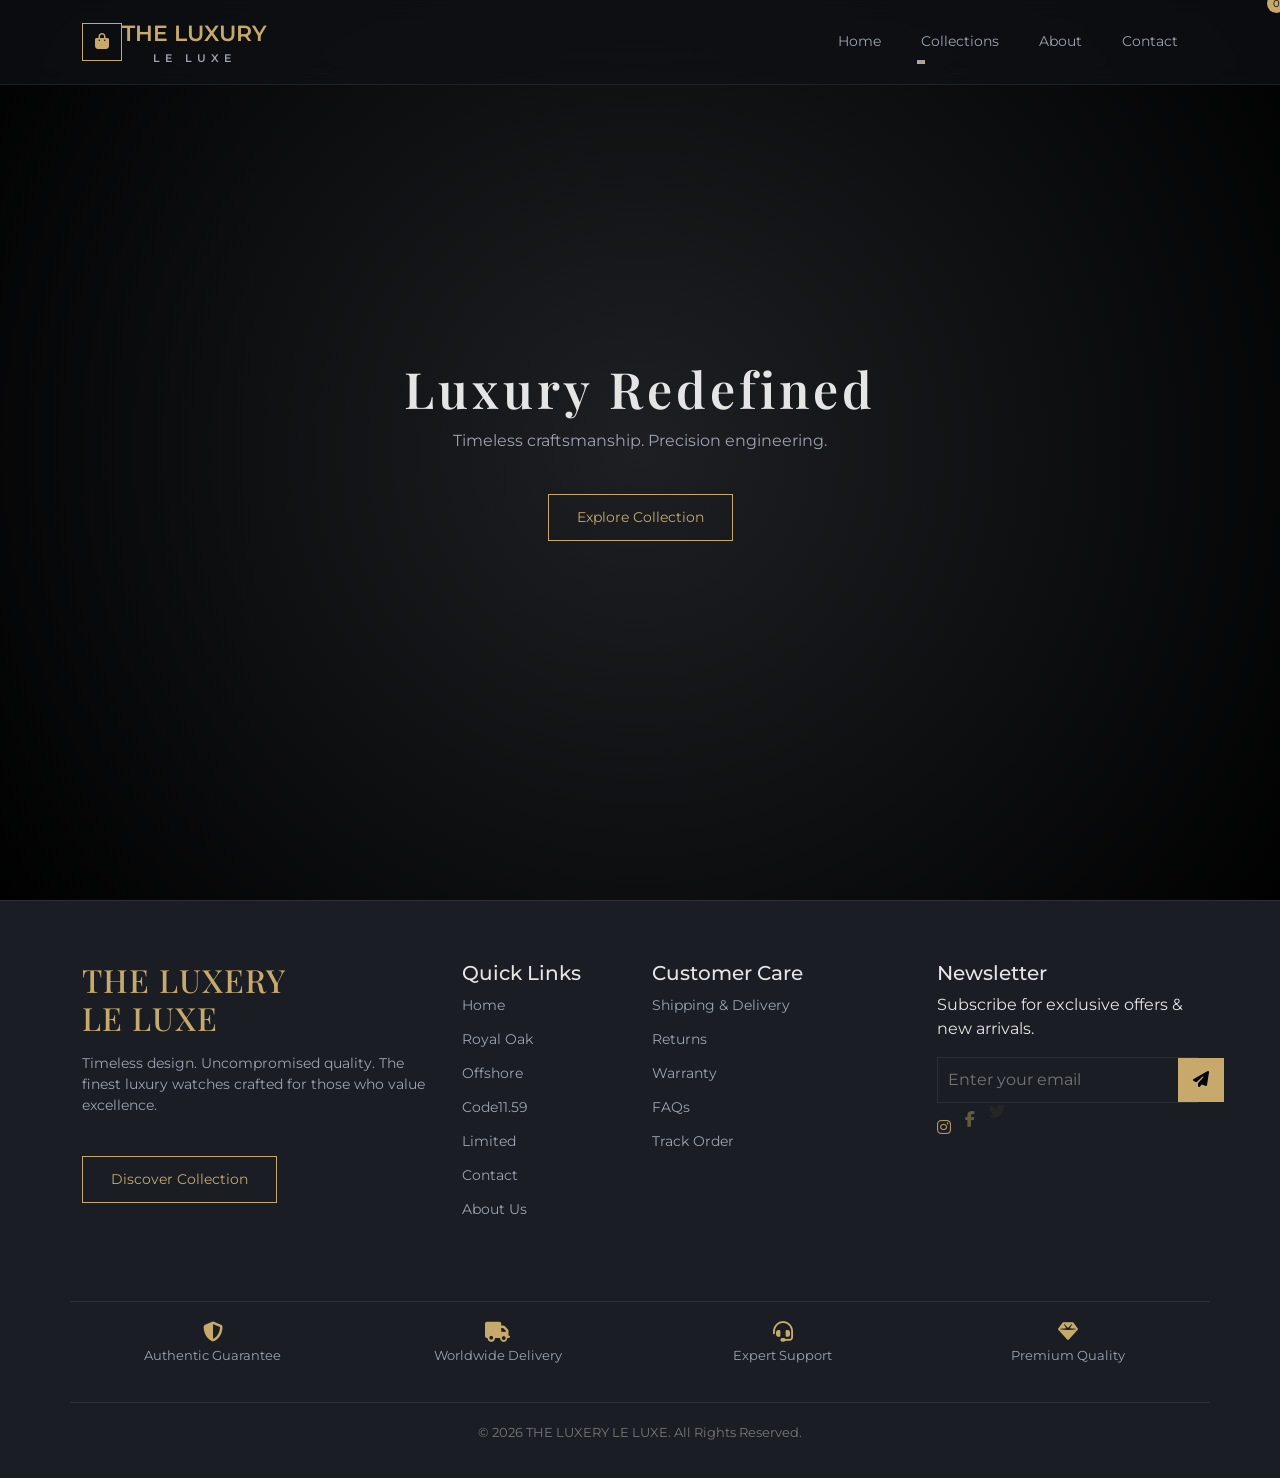
==== commit e61112e6: "updated index" ====
--- a/index.html
+++ b/index.html
@@ -42,21 +42,21 @@
     <!-- MENU -->
     <div class="collapse navbar-collapse" id="navMenu">
       <ul class="navbar-nav ms-auto text-center">
-        <li class="nav-item"><a class="nav-link active" href="#">Home</a></li>
+        <li class="nav-item"><a class="nav-link active" href="index.html">Home</a></li>
 
         <li class="nav-item dropdown">
           <a class="nav-link dropdown-toggle" href="#" data-bs-toggle="dropdown">Collections</a>
           <ul class="dropdown-menu luxury-dropdown">
-            <li><a class="dropdown-item" href="#">All Watches</a></li>
-            <li><a class="dropdown-item" href="#">Code 11.59</a></li>
-            <li><a class="dropdown-item" href="#">Royal Oak</a></li>
-            <li><a class="dropdown-item" href="#">Offshore</a></li>
-            <li><a class="dropdown-item" href="#">Limited</a></li>
+            <li><a class="dropdown-item" href="product.html">All Watches</a></li>
+            <li><a class="dropdown-item" href="code11.59.html">Code 11.59</a></li>
+            <li><a class="dropdown-item" href="royal.html">Royal Oak</a></li>
+            <li><a class="dropdown-item" href="offshore.html">Offshore</a></li>
+            <li><a class="dropdown-item" href="limited.html">Limited</a></li>
           </ul>
         </li>
 
-        <li class="nav-item"><a class="nav-link" href="#">About</a></li>
-        <li class="nav-item"><a class="nav-link" href="#">Contact</a></li>
+        <li class="nav-item"><a class="nav-link" href="about.html">About</a></li>
+        <li class="nav-item"><a class="nav-link" href="contact.html">Contact</a></li>
       </ul>
     </div>
 
@@ -72,7 +72,7 @@
     <h1 class="hero-title">Luxury Redefined</h1>
     <p class="hero-subtitle">Timeless craftsmanship. Precision engineering.</p>
 
-    <a href="#" class="lux-btn">
+    <a href="product.html" class="lux-btn">
       Explore Collection
     </a>
   </div>
@@ -97,11 +97,13 @@
       <div class="col-lg-2 col-md-6 mb-4">
         <h5>Quick Links</h5>
         <ul>
-          <li><a href="#">Home</a></li>
-          <li><a href="#">Royal Oak</a></li>
-          <li><a href="#">Offshore</a></li>
-          <li><a href="#">Limited</a></li>
-          <li><a href="#">Contact</a></li>
+          <li><a href="index.html">Home</a></li>
+          <li><a href="royal.html">Royal Oak</a></li>
+          <li><a href="offshore.html">Offshore</a></li>
+          <li><a href="code11.59.html">Code11.59</a></li>
+          <li><a href="limited.html">Limited</a></li>
+          <li><a href="contact.html">Contact</a></li>
+          <li><a href="about.htmlgit ">About Us</a></li>
         </ul>
       </div>
 
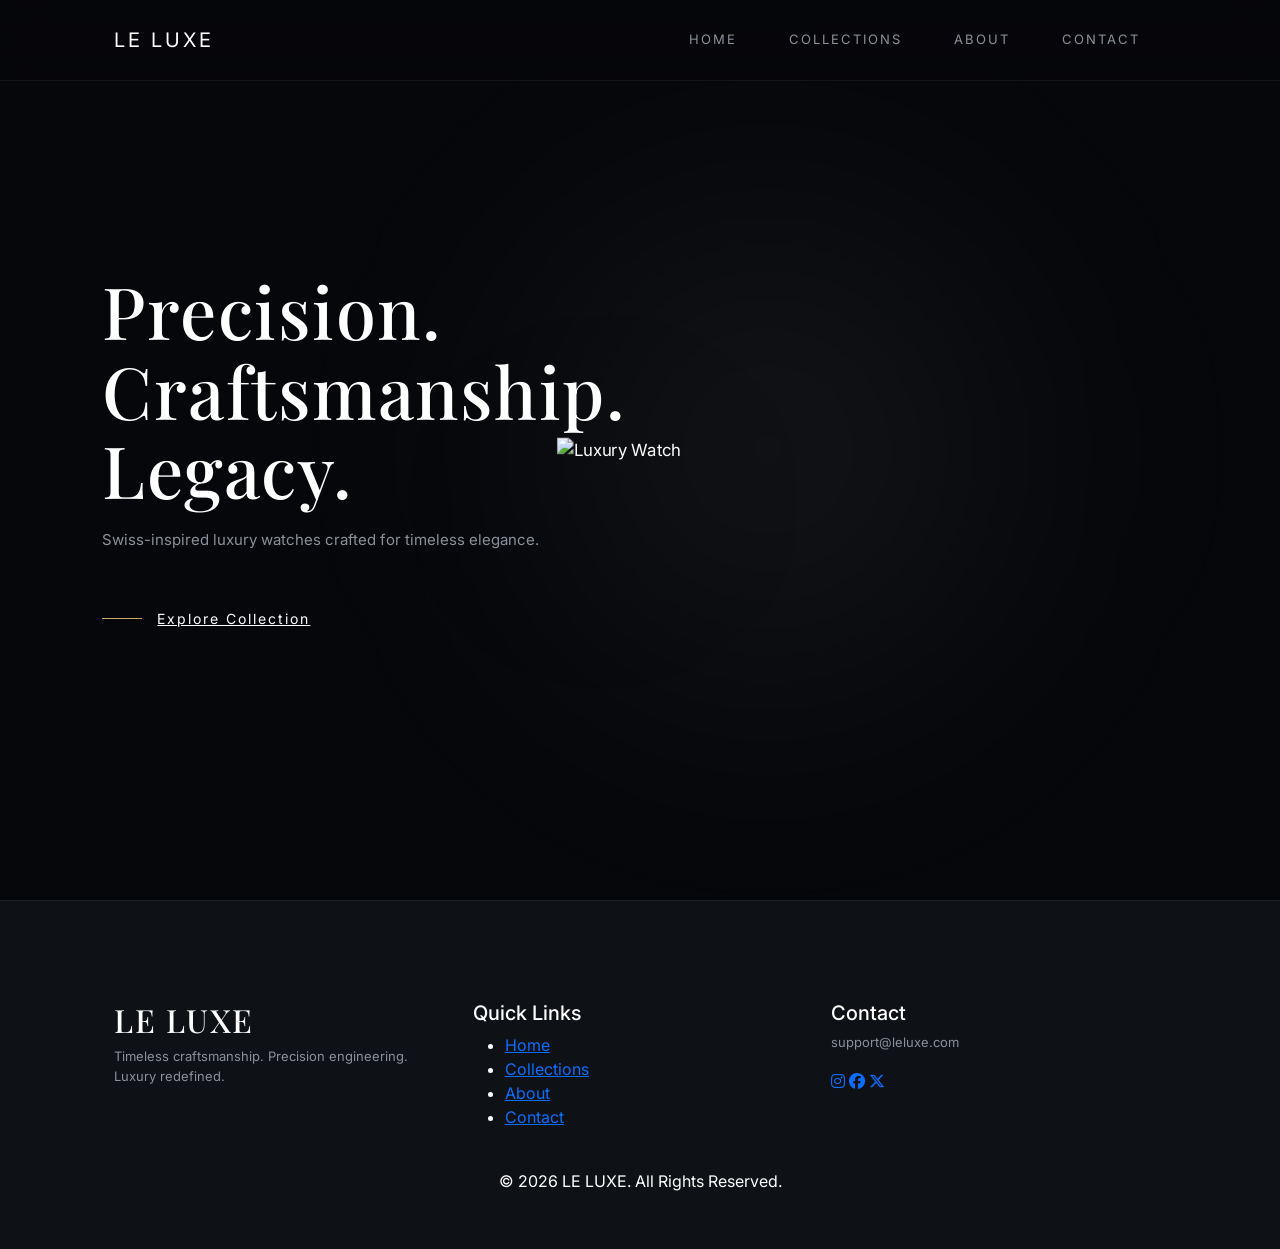
==== commit 2579ab71: "update" ====
--- a/index.html
+++ b/index.html
@@ -3,175 +3,139 @@
 <head>
   <meta charset="UTF-8">
   <meta name="viewport" content="width=device-width, initial-scale=1.0">
-  <title>THE LUXURY LE LUXE - Premium Luxury Watches</title>
-  
+  <title>LE LUXE | Luxury Watches</title>
+
   <!-- Bootstrap -->
   <link href="https://cdn.jsdelivr.net/npm/bootstrap@5.3.2/dist/css/bootstrap.min.css" rel="stylesheet">
-  
-  <!-- Google Fonts -->
-  <link href="https://fonts.googleapis.com/css2?family=Playfair+Display:wght@400;500;600;700;800&family=Montserrat:wght@300;400;500;600;700&display=swap" rel="stylesheet">
-  
-  <!-- Font Awesome -->
+
+  <!-- Fonts -->
+  <link href="https://fonts.googleapis.com/css2?family=Playfair+Display:wght@400;500;600&family=Inter:wght@300;400;500;600&display=swap" rel="stylesheet">
+
+  <!-- Icons -->
   <link rel="stylesheet" href="https://cdnjs.cloudflare.com/ajax/libs/font-awesome/6.4.0/css/all.min.css">
-  
-  <!-- Custom CSS -->
+
+  <!-- CSS -->
   <link rel="stylesheet" href="style.css">
 </head>
+
 <body>
 
-  <!-- ===== NAVBAR ===== -->
-<nav class="navbar navbar-expand-lg fixed-top luxury-navbar">
+<!-- ================= NAVBAR ================= -->
+<nav class="navbar navbar-expand-lg luxury-navbar">
   <div class="container">
 
-    <!-- LEFT: CART -->
-    <button id="cartBtn" class="cart-btn">
-      <i class="fas fa-shopping-bag"></i>
-      <span class="cart-count">0</span>
-    </button>
-
-    <!-- CENTER LOGO -->
-    <a class="navbar-brand mx-auto luxury-logo" href="index.html">
-      THE LUXURY <span>LE LUXE</span>
+    <!-- Logo -->
+    <a class="navbar-brand luxury-logo" href="index.html">
+      LE LUXE
     </a>
 
-    <!-- TOGGLER -->
-    <button class="navbar-toggler" type="button" data-bs-toggle="collapse" data-bs-target="#navMenu">
+    <!-- Toggle -->
+    <button class="navbar-toggler" data-bs-toggle="collapse" data-bs-target="#navMenu">
       <span class="navbar-toggler-icon"></span>
     </button>
 
-    <!-- MENU -->
+    <!-- Menu -->
     <div class="collapse navbar-collapse" id="navMenu">
-      <ul class="navbar-nav ms-auto text-center">
-        <li class="nav-item"><a class="nav-link active" href="index.html">Home</a></li>
+      <ul class="navbar-nav ms-auto">
 
-        <li class="nav-item dropdown">
-          <a class="nav-link dropdown-toggle" href="#" data-bs-toggle="dropdown">Collections</a>
-          <ul class="dropdown-menu luxury-dropdown">
-            <li><a class="dropdown-item" href="product.html">All Watches</a></li>
-            <li><a class="dropdown-item" href="code11.59.html">Code 11.59</a></li>
-            <li><a class="dropdown-item" href="royal.html">Royal Oak</a></li>
-            <li><a class="dropdown-item" href="offshore.html">Offshore</a></li>
-            <li><a class="dropdown-item" href="limited.html">Limited</a></li>
-          </ul>
+        <li class="nav-item">
+          <a class="nav-link" href="index.html">Home</a>
         </li>
 
-        <li class="nav-item"><a class="nav-link" href="about.html">About</a></li>
-        <li class="nav-item"><a class="nav-link" href="contact.html">Contact</a></li>
+        <li class="nav-item">
+          <a class="nav-link" href="product.html">Collections</a>
+        </li>
+
+        <li class="nav-item">
+          <a class="nav-link" href="about.html">About</a>
+        </li>
+
+        <li class="nav-item">
+          <a class="nav-link" href="contact.html">Contact</a>
+        </li>
+
       </ul>
     </div>
 
   </div>
 </nav>
 
+<!-- ================= HERO (AP STYLE LAYOUT) ================= -->
+<section class="hero">
 
-<!-- ===== HERO ===== -->
-<header class="hero">
-  <div class="hero-overlay"></div>
+  <!-- LEFT TEXT -->
+  <div class="hero-content">
+    <h1 class="hero-title">
+      Precision.<br>
+      Craftsmanship.<br>
+      Legacy.
+    </h1>
 
-  <div class="hero-content">
-    <h1 class="hero-title">Luxury Redefined</h1>
-    <p class="hero-subtitle">Timeless craftsmanship. Precision engineering.</p>
+    <p class="hero-subtitle">
+      Swiss-inspired luxury watches crafted for timeless elegance.
+    </p>
 
-    <a href="product.html" class="lux-btn">
+    <a href="collections.html" class="view-btn">
+      <span class="line"></span>
       Explore Collection
     </a>
   </div>
-</header>
 
-<!-- ===== LUXURY FOOTER ===== -->
+  <!-- RIGHT WATCH IMAGE -->
+  <img src="assets/watch-hero.png" alt="Luxury Watch">
+
+</section>
+
+<!-- ================= FOOTER ================= -->
 <footer class="lux-footer">
+
   <div class="container">
 
-    <div class="row footer-top">
+    <div class="row">
 
-      <!-- Brand -->
-      <div class="col-lg-4 col-md-6 mb-4">
-        <h2 class="footer-logo">THE LUXERY<br><span>LE LUXE</span></h2>
+      <!-- BRAND -->
+      <div class="col-md-4">
+        <h2>LE LUXE</h2>
         <p class="footer-text">
-          Timeless design. Uncompromised quality. The finest luxury watches crafted for those who value excellence.
+          Timeless craftsmanship. Precision engineering. Luxury redefined.
         </p>
-        <a href="#" class="lux-btn">Discover Collection</a>
       </div>
 
-      <!-- Quick Links -->
-      <div class="col-lg-2 col-md-6 mb-4">
+      <!-- LINKS -->
+      <div class="col-md-4">
         <h5>Quick Links</h5>
         <ul>
           <li><a href="index.html">Home</a></li>
-          <li><a href="royal.html">Royal Oak</a></li>
-          <li><a href="offshore.html">Offshore</a></li>
-          <li><a href="code11.59.html">Code11.59</a></li>
-          <li><a href="limited.html">Limited</a></li>
+          <li><a href="product.html">Collections</a></li>
+          <li><a href="about.html">About</a></li>
           <li><a href="contact.html">Contact</a></li>
-          <li><a href="about.htmlgit ">About Us</a></li>
         </ul>
       </div>
 
-      <!-- Customer Care -->
-      <div class="col-lg-3 col-md-6 mb-4">
-        <h5>Customer Care</h5>
-        <ul>
-          <li><a href="#">Shipping & Delivery</a></li>
-          <li><a href="#">Returns</a></li>
-          <li><a href="#">Warranty</a></li>
-          <li><a href="#">FAQs</a></li>
-          <li><a href="#">Track Order</a></li>
-        </ul>
-      </div>
+      <!-- CONTACT -->
+      <div class="col-md-4">
+        <h5>Contact</h5>
+        <p class="footer-text">support@leluxe.com</p>
 
-      <!-- Newsletter -->
-      <div class="col-lg-3 col-md-6 mb-4">
-        <h5>Newsletter</h5>
-        <p>Subscribe for exclusive offers & new arrivals.</p>
-
-        <div class="newsletter-box">
-          <input type="email" placeholder="Enter your email">
-          <button><i class="fas fa-paper-plane"></i></button>
-        </div>
-
-        <!-- Social -->
-        <div class="footer-social mt-3">
+        <div class="footer-social">
           <a href="#"><i class="fab fa-instagram"></i></a>
-          <a href="#"><i class="fab fa-facebook-f"></i></a>
-          <a href="#"><i class="fab fa-twitter"></i></a>
-          <a href="#"><i class="fab fa-linkedin-in"></i></a>
+          <a href="#"><i class="fab fa-facebook"></i></a>
+          <a href="#"><i class="fab fa-x-twitter"></i></a>
         </div>
       </div>
 
     </div>
 
-    <!-- Feature Strip -->
-    <div class="footer-features row text-center">
-      <div class="col-md-3">
-        <i class="fas fa-shield-alt"></i>
-        <p>Authentic Guarantee</p>
-      </div>
-      <div class="col-md-3">
-        <i class="fas fa-truck"></i>
-        <p>Worldwide Delivery</p>
-      </div>
-      <div class="col-md-3">
-        <i class="fas fa-headset"></i>
-        <p>Expert Support</p>
-      </div>
-      <div class="col-md-3">
-        <i class="fas fa-gem"></i>
-        <p>Premium Quality</p>
-      </div>
-    </div>
-
-    <!-- Bottom -->
-    <div class="footer-bottom text-center">
-      <p>© 2026 THE LUXERY LE LUXE. All Rights Reserved.</p>
+    <div class="footer-bottom text-center mt-4">
+      <p>© 2026 LE LUXE. All Rights Reserved.</p>
     </div>
 
   </div>
+
 </footer>
 
-<!-- Scripts -->
-<script src="https://code.jquery.com/jquery-3.6.0.min.js"></script>
-<script src="https://cdn.jsdelivr.net/npm/bootstrap@5.3.0/dist/js/bootstrap.bundle.min.js"></script>
-<script src="script.js"></script>
+<!-- Bootstrap JS -->
+<script src="https://cdn.jsdelivr.net/npm/bootstrap@5.3.2/dist/js/bootstrap.bundle.min.js"></script>
 
 </body>
 </html>
--- a/style.css
+++ b/style.css
@@ -1,517 +1,299 @@
-/* ===== ROOT (DESIGN SYSTEM) ===== */
+/* ===============================
+   AP LUXURY SYSTEM
+================================ */
 :root {
-  --bg-main: #0f1115;
-  --bg-soft: #1a1d23;
-  --accent: #c6a96b;
-  --text-main: #e5e5e5;
-  --text-muted: #9ca3af;
-  --border: rgba(255,255,255,0.08);
-}
-
-/* ===== GLOBAL ===== */
+  --bg-main: #06070a;
+  --bg-soft: #0e1116;
+
+  --accent: #c8a96a;
+  --accent-soft: #e5d2a0;
+
+  --text-main: #ffffff;
+  --text-muted: #8c9199;
+
+  --border: rgba(255,255,255,0.06);
+
+  --ease: cubic-bezier(0.22,1,0.36,1);
+}
+
+/* ===============================
+   GLOBAL
+================================ */
 body {
+  margin: 0;
+  font-family: 'Inter', sans-serif;
   background: var(--bg-main);
   color: var(--text-main);
-  font-family: 'Montserrat', sans-serif;
-  margin: 0;
-}
-
-h1, h2, h3, h4 {
+  overflow-x: hidden;
+}
+
+h1,h2,h3 {
   font-family: 'Playfair Display', serif;
-  letter-spacing: 1px;
-}
-
-a {
-  text-decoration: none;
-}
-
-/* ===== NAVBAR ===== */
+  font-weight: 500;
+  letter-spacing: 1.5px;
+}
+
+section {
+  padding: 140px 8%;
+  position: relative;
+}
+
+/* ===============================
+   NAVBAR (AP STYLE FLOATING)
+================================ */
 .luxury-navbar {
-  background: rgba(15,17,21,0.75);
-  backdrop-filter: blur(12px);
+  position: fixed;
+  width: 100%;
+  z-index: 999;
+  padding: 20px 8%;
+  display: flex;
+  justify-content: space-between;
+  align-items: center;
+
+  background: rgba(6,7,10,0.5);
+  backdrop-filter: blur(20px);
   border-bottom: 1px solid var(--border);
-  padding: 12px 0;
-  transition: all 0.3s ease;
-}
-
-.luxury-navbar.scrolled {
-  background: var(--bg-main);
-}
-
-/* LOGO */
+}
+
+/* logo */
 .luxury-logo {
-  font-size: 22px;
-  font-weight: 600;
-  color: var(--accent) !important;
-  text-align: center;
-}
-
-.luxury-logo span {
-  display: block;
-  font-size: 11px;
-  letter-spacing: 5px;
-  color: var(--text-muted);
-}
-
-/* NAV LINKS */
+  font-size: 20px;
+  letter-spacing: 3px;
+  color: var(--text-main);
+}
+
+/* nav links */
 .nav-link {
-  color: var(--text-muted) !important;
-  margin: 0 12px;
-  position: relative;
-  font-size: 14px;
-  transition: 0.3s;
+  margin: 0 18px;
+  font-size: 13px;
+  color: var(--text-muted);
+  text-transform: uppercase;
+  letter-spacing: 2px;
+  position: relative;
 }
 
 .nav-link:hover {
-  color: var(--accent) !important;
-}
-
-/* underline animation */
+  color: white;
+}
+
+/* subtle underline */
 .nav-link::after {
-  content: "";
-  position: absolute;
-  width: 0%;
-  height: 1px;
+  content:"";
+  position:absolute;
+  bottom:-6px;
+  left:50%;
+  transform: translateX(-50%);
+  width:0;
+  height:1px;
   background: var(--accent);
-  bottom: -4px;
-  left: 0;
-  transition: 0.3s;
+  transition: 0.4s var(--ease);
 }
 
 .nav-link:hover::after {
-  width: 100%;
-}
-
-/* DROPDOWN */
-.luxury-dropdown {
-  background: var(--bg-soft);
-  border: 1px solid var(--border);
-}
-
-.dropdown-item {
-  color: var(--text-muted);
-  font-size: 14px;
-}
-
-.dropdown-item:hover {
-  background: transparent;
-  color: var(--accent);
-}
-
-/* CART */
-.cart-btn {
-  border: 1px solid var(--accent);
-  background: transparent;
-  color: var(--accent);
-  padding: 6px 12px;
-  transition: 0.3s;
-}
-
-.cart-btn:hover {
-  background: var(--accent);
-  color: #000;
-}
-
-.cart-count {
-  background: var(--accent);
-  color: #000;
-  font-size: 10px;
-  border-radius: 50%;
-  padding: 2px 6px;
-  position: absolute;
-  top: -6px;
-  right: -6px;
-}
-
-/* ===== HERO ===== */
+  width:60%;
+}
+
+/* ===============================
+   HERO (CINEMATIC AP STYLE)
+================================ */
 .hero {
   height: 100vh;
-  background: url('hero.jpg') center/cover no-repeat;
-  position: relative;
-  display: flex;
-  align-items: center;
-  justify-content: center;
-}
-
-/* overlay */
-.hero-overlay {
+  position: relative;
+  display:flex;
+  align-items:center;
+  padding: 0 8%;
+  overflow: hidden;
+}
+
+/* IMAGE */
+.hero img {
   position: absolute;
-  width: 100%;
-  height: 100%;
-  background: linear-gradient(
-    to bottom,
-    rgba(15,17,21,0.5),
-    rgba(15,17,21,0.95)
-  );
-}
-
-/* content */
-.hero-content {
-  position: relative;
-  text-align: center;
-  animation: fadeUp 1.2s ease;
-}
-
-/* title */
-.hero-title {
-  font-size: 56px;
-  font-weight: 600;
-  color: var(--text-main);
-}
-
-/* subtitle */
-.hero-subtitle {
-  margin-top: 10px;
-  color: var(--text-muted);
-  font-size: 16px;
-}
-
-/* BUTTON */
-.lux-btn {
-  display: inline-block;
-  margin-top: 25px;
-  padding: 12px 28px;
-  border: 1px solid var(--accent);
-  color: var(--accent);
-  font-size: 14px;
-  transition: all 0.3s ease;
-}
-
-.lux-btn:hover {
-  background: var(--accent);
-  color: #000;
-  transform: translateY(-2px);
-}
-
-/* ===== FOOTER ===== */
-.lux-footer {
-  background: var(--bg-soft);
-  padding: 60px 0 20px;
-  border-top: 1px solid var(--border);
-}
-
-/* LOGO */
-.footer-logo {
-  color: var(--accent);
-}
-
-/* TEXT */
-.footer-text {
-  color: var(--text-muted);
-  font-size: 14px;
-  margin: 15px 0;
-}
-
-/* LINKS */
-.lux-footer ul {
-  list-style: none;
-  padding: 0;
-}
-
-.lux-footer ul li {
-  margin-bottom: 10px;
-}
-
-.lux-footer ul li a {
-  color: var(--text-muted);
-  font-size: 14px;
-  transition: 0.3s;
-}
-
-.lux-footer ul li a:hover {
-  color: var(--accent);
-}
-
-/* SOCIAL */
-.footer-social a {
-  color: var(--accent);
-  margin-right: 10px;
-  font-size: 16px;
-}
-
-.footer-social a:hover {
-  color: white;
-}
-
-/* NEWSLETTER */
-.newsletter-box {
-  display: flex;
-  border: 1px solid var(--border);
-}
-
-.newsletter-box input {
-  flex: 1;
-  padding: 10px;
-  background: transparent;
-  border: none;
-  color: white;
-}
-
-.newsletter-box button {
-  background: var(--accent);
-  border: none;
-  padding: 0 15px;
-}
-
-/* FEATURES */
-.footer-features {
-  margin-top: 40px;
-  padding: 20px 0;
-  border-top: 1px solid var(--border);
-  border-bottom: 1px solid var(--border);
-}
-
-.footer-features i {
-  color: var(--accent);
-  font-size: 20px;
-}
-
-.footer-features p {
-  font-size: 13px;
-  color: var(--text-muted);
-}
-
-/* BOTTOM */
-.footer-bottom {
-  margin-top: 20px;
-  font-size: 13px;
-  color: #777;
-}
-
-/* ===== ANIMATION ===== */
-@keyframes fadeUp {
-  from {
-    opacity: 0;
-    transform: translateY(30px);
-  }
-  to {
-    opacity: 1;
-    transform: translateY(0);
-  }
-}
-
-/* ===== RESPONSIVE ===== */
-@media (max-width: 768px) {
-
-  .hero-title {
-    font-size: 32px;
-  }
-
-  .luxury-logo {
-    font-size: 16px;
-  }
-
-  .nav-link {
-    margin: 10px 0;
-  }
-
-}
-
-/* ===== PRODUCT SECTION ===== */
-.products {
-  padding: 120px 40px;
-}
-
-/* CARD */
-.product-card {
-  background: linear-gradient(145deg, #111, #1a1a1a);
-  border-radius: 16px;
-  overflow: hidden;
-  transition: 0.4s;
-  position: relative;
-  border: 1px solid rgba(255,255,255,0.05);
-}
-
-/* HOVER EFFECT */
-.product-card:hover {
-  transform: translateY(-10px) scale(1.02);
-  box-shadow: 0 20px 50px rgba(0,0,0,0.8);
-  border: 1px solid rgba(255,215,0,0.3);
-}
-
-/* IMAGE */
-.product-img {
-  height: 300px;
-  object-fit: contain;
-  padding: 20px;
-  transition: 0.4s;
-  margin-left: 28px;
-}
-
-.product-card:hover .product-img {
-  transform: scale(1.05);
-}
-
-/* CONTENT */
-.product-body {
-  padding: 20px;
-  text-align: center;
-}
-
-/* TITLE */
-.product-title {
-  font-family: 'Playfair Display', serif;
-  font-size: 20px;
-  letter-spacing: 1px;
-  margin-bottom: 5px;
-}
-
-/* SUBTITLE */
-.product-sub {
-  font-size: 14px;
-  color: #aaa;
-  margin-bottom: 10px;
-}
-
-/* PRICE */
-.product-price {
-  font-size: 18px;
-  color: gold;
-  margin-bottom: 15px;
-}
-
-/* BUTTON */
-.btn-lux {
-  border: 1px solid gold;
-  color: gold;
-  background: transparent;
-  padding: 10px 25px;
-  border-radius: 30px;
-  transition: 0.3s;
-}
-
-.btn-lux:hover {
-  background: gold;
-  color: #000;
-  transform: scale(1.05);
-}
-
-/* SMALL CODE TEXT */
-.product-code {
-  font-size: 12px;
-  color: #666;
-  margin-bottom: 10px;
-}
-
-
-/* ===== HERO SECTION ===== */
-.collection-hero {
-  height: 100vh;
-  position: relative;
-  overflow: hidden;
-  display: flex;
-  align-items: center;
-}
-
-/* OVERLAY */
-.hero-overlay {
-  position: absolute;
-  inset: 0;
-  background: radial-gradient(circle at center, rgba(255,255,255,0.06), rgba(0,0,0,0.95));
-  z-index: 1;
-}
-
-/* INNER WRAPPER */
-.hero-inner {
-  width: 100%;
-  position: relative;
-  z-index: 2;
-  display: flex;
-  align-items: center;
-  justify-content: space-between;
-  padding: 0 8%;
+  right: -5%;
+  top: 50%;
+  transform: translateY(-50%) scale(1.05);
+  width: 60%;
+  filter: drop-shadow(0 50px 120px rgba(0,0,0,0.9));
+}
+
+/* LIGHT EFFECT */
+.hero::before {
+  content:"";
+  position:absolute;
+  width:700px;
+  height:700px;
+  background: radial-gradient(circle, rgba(255,255,255,0.08), transparent 70%);
+  top:50%;
+  left:60%;
+  transform:translate(-50%,-50%);
+  filter: blur(120px);
 }
 
 /* TEXT */
 .hero-content {
-  color: #fff;
-  max-width: 500px;
-  z-index: 3;
-}
-
-.hero-content h1 {
-  font-size: 50px;
-  letter-spacing: 4px;
-  margin: 0;
-}
-
-.hero-content h2 {
-  font-size: 37px;
-  font-style: italic;
-  margin: 10px 0;
-}
-
-.hero-content span {
-  font-size: 24px;
-  color: rgba(255,255,255,0.6);
-  letter-spacing: 5px;
-}
-
-/* BUTTON */
+  max-width: 600px;
+  z-index: 2;
+  animation: fadeUp 1.2s var(--ease);
+}
+
+.hero-title {
+  font-size: 72px;
+  line-height: 1.1;
+}
+
+.hero-subtitle {
+  margin-top: 20px;
+  color: var(--text-muted);
+  font-size: 15px;
+}
+
+/* LINK STYLE BUTTON */
 .view-btn {
+  margin-top: 40px;
   display: inline-flex;
   align-items: center;
-  margin-top: 30px;
-  color: #fff;
-  text-decoration: none;
+  font-size: 14px;
   letter-spacing: 2px;
-}
-
+  color: white;
+}
+
+/* animated line */
 .view-btn .line {
   width: 40px;
   height: 1px;
-  background: gold;
+  background: var(--accent);
   margin-right: 15px;
-  transition: 0.3s;
+  transition: 0.4s;
 }
 
 .view-btn:hover .line {
   width: 80px;
 }
 
+/* ===============================
+   PRODUCT SECTION
+================================ */
+.products {
+  display: grid;
+  grid-template-columns: repeat(auto-fit,minmax(300px,1fr));
+  gap: 40px;
+}
+
+/* CARD */
+.product-card {
+  background: transparent;
+  border: 1px solid var(--border);
+  padding: 40px 20px;
+  text-align: center;
+  position: relative;
+}
+
+/* hover effect */
+.product-card:hover {
+  transform: translateY(-10px);
+  border-color: var(--accent);
+}
+
 /* IMAGE */
-.hero-watch {
-  position: absolute;
-  top: 50%;
-  transform: translateY(-50%) scale(1.2);
-  width: 55vw;
-  max-width: none;
-  z-index: 1;
-  filter: drop-shadow(0 50px 100px rgba(0,0,0,0.9));
-  pointer-events: none;
-}
-
-/* ===== RIGHT IMAGE ===== */
-.right-img .hero-watch {
-  right: -8%;
-}
-
-/* ===== LEFT IMAGE ===== */
-.left-img .hero-watch {
-  left: -8%;
-}
-
-.left-img .hero-content {
-  margin-left: auto;
-  text-align: right;
-}
-
-/* RESPONSIVE */
-@media (max-width: 768px) {
-  .hero-inner {
+.product-img {
+  height: 260px;
+  object-fit: contain;
+  margin-bottom: 20px;
+  transition: 0.6s;
+}
+
+.product-card:hover .product-img {
+  transform: scale(1.05);
+}
+
+/* TEXT */
+.product-title {
+  font-size: 18px;
+}
+
+.product-sub {
+  font-size: 13px;
+  color: var(--text-muted);
+  margin: 10px 0;
+}
+
+.product-price {
+  color: var(--accent-soft);
+  margin-bottom: 15px;
+}
+
+/* minimal button */
+.btn-lux {
+  background: transparent;
+  border: none;
+  border-bottom: 1px solid var(--accent);
+  color: var(--accent);
+  padding: 5px 0;
+}
+
+.btn-lux:hover {
+  letter-spacing: 2px;
+}
+
+/* ===============================
+   FOOTER
+================================ */
+.lux-footer {
+  background: var(--bg-soft);
+  padding: 100px 8% 40px;
+  border-top: 1px solid var(--border);
+}
+
+.footer-text {
+  color: var(--text-muted);
+  font-size: 13px;
+}
+
+/* ===============================
+   ANIMATION
+================================ */
+@keyframes fadeUp {
+  from {
+    opacity:0;
+    transform: translateY(50px);
+  }
+  to {
+    opacity:1;
+    transform: translateY(0);
+  }
+}
+
+/* ===============================
+   SCROLL REVEAL
+================================ */
+.reveal {
+  opacity: 0;
+  transform: translateY(60px);
+  transition: 1s var(--ease);
+}
+
+.reveal.active {
+  opacity: 1;
+  transform: translateY(0);
+}
+
+/* ===============================
+   RESPONSIVE
+================================ */
+@media(max-width:768px){
+
+  .hero {
     flex-direction: column;
     text-align: center;
   }
 
-  .hero-watch {
+  .hero img {
     position: relative;
+    width: 90%;
     transform: none;
-    width: 90%;
-    margin-top: 20px;
-  }
-
-  .left-img .hero-content {
-    text-align: center;
-  }
-}
-
+    margin-top: 30px;
+  }
+
+  .hero-title {
+    font-size: 36px;
+  }
+}
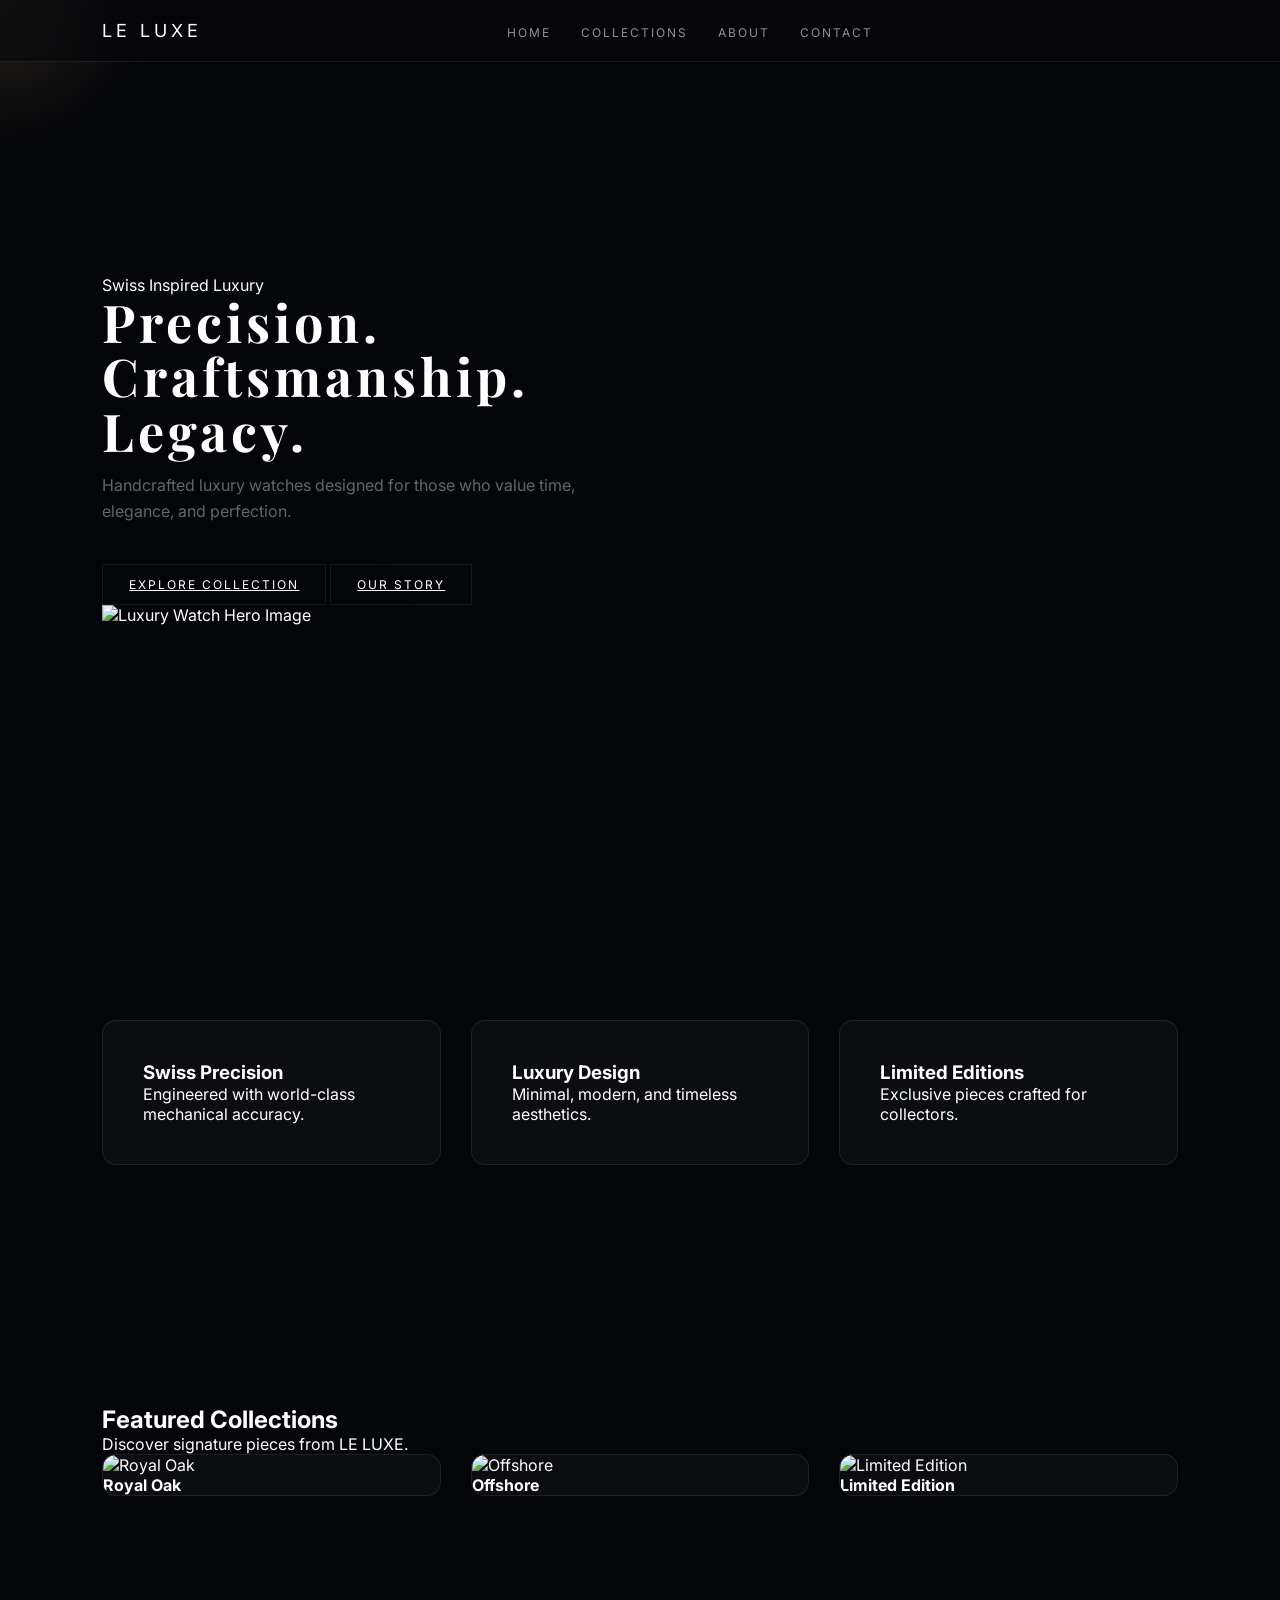
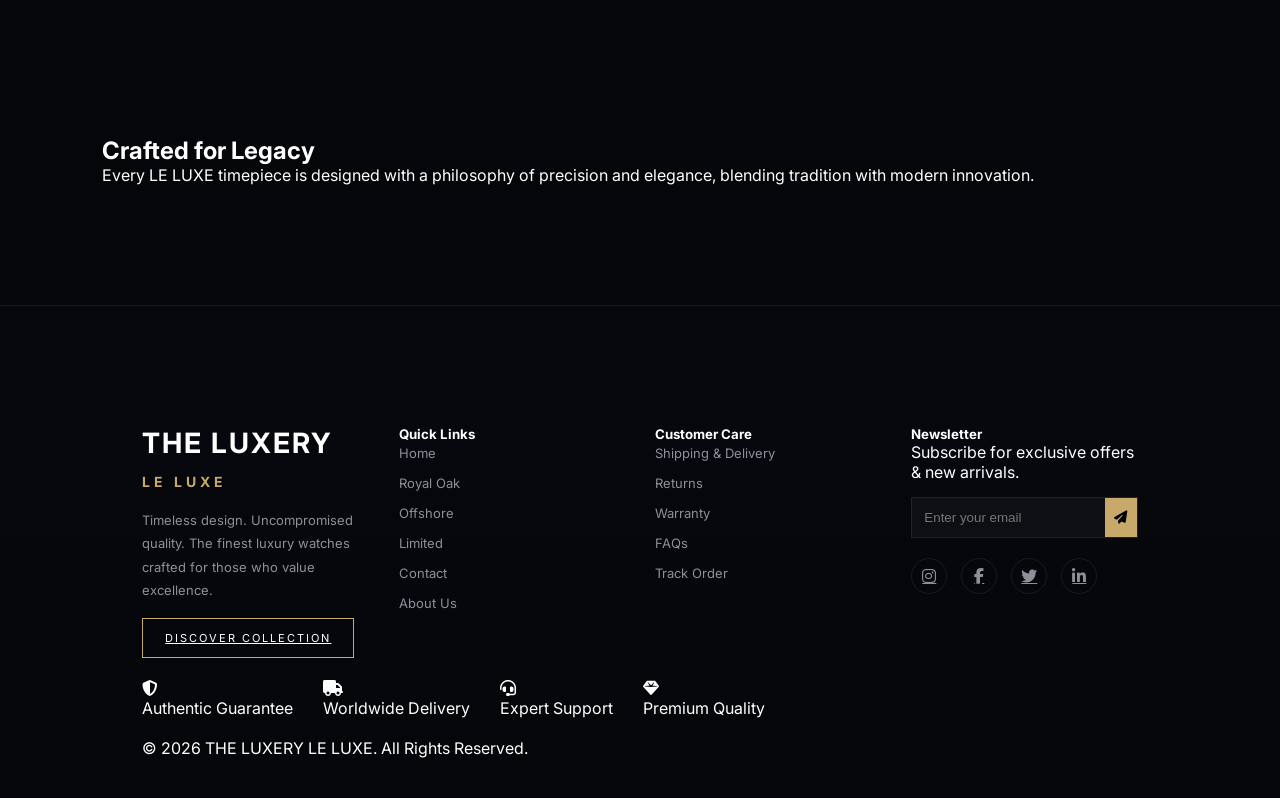
==== commit 4815ba0f: "Updated product page design" ====
--- a/index.html
+++ b/index.html
@@ -2,140 +2,257 @@
 <html lang="en">
 <head>
   <meta charset="UTF-8">
+
+  <meta name="description" content="LE LUXE — Swiss-inspired luxury watches crafted for timeless elegance and precision engineering.">
+  <meta name="keywords" content="luxury watches, Swiss watches, premium watches, LE LUXE">
+  <meta name="author" content="LE LUXE">
+
   <meta name="viewport" content="width=device-width, initial-scale=1.0">
-  <title>LE LUXE | Luxury Watches</title>
-
-  <!-- Bootstrap -->
-  <link href="https://cdn.jsdelivr.net/npm/bootstrap@5.3.2/dist/css/bootstrap.min.css" rel="stylesheet">
-
-  <!-- Fonts -->
-  <link href="https://fonts.googleapis.com/css2?family=Playfair+Display:wght@400;500;600&family=Inter:wght@300;400;500;600&display=swap" rel="stylesheet">
-
-  <!-- Icons -->
+
+  <title>LE LUXE | Timeless Luxury Watches</title>
+
+  <link href="https://fonts.googleapis.com/css2?family=Playfair+Display:wght@500;600&family=Inter:wght@300;400;500;600&display=swap" rel="stylesheet">
+  
+  <!-- Font Awesome -->
   <link rel="stylesheet" href="https://cdnjs.cloudflare.com/ajax/libs/font-awesome/6.4.0/css/all.min.css">
 
-  <!-- CSS -->
   <link rel="stylesheet" href="style.css">
+
+  <link rel="preload" as="image" href="assets/watch-hero.png">
 </head>
 
 <body>
 
-<!-- ================= NAVBAR ================= -->
-<nav class="navbar navbar-expand-lg luxury-navbar">
+<!-- Cursor Effect -->
+<div class="cursor-glow"></div>
+
+<!-- HEADER / NAV -->
+<header class="header">
+  <nav class="nav">
+
+    <div class="logo">LE LUXE</div>
+
+    <ul class="menu">
+      <li><a href="index.html" class="active">Home</a></li>
+
+      <li class="dropdown">
+        <a href="product.html">Collections</a>
+        <div class="dropdown-box">
+          <a href="code11.59.html">Code 11.59</a>
+          <a href="royal.html">Royal Oak</a>
+          <a href="offshore.html">Offshore</a>
+          <a href="limited.html">Limited</a>
+        </div>
+      </li>
+
+      <li><a href="about.html">About</a></li>
+      <li><a href="contact.html">Contact</a></li>
+    </ul>
+
+    <!-- Mobile Menu Button (for later CSS/JS) -->
+    <div class="menu-toggle" aria-label="Open Menu">
+      <span></span>
+      <span></span>
+      <span></span>
+    </div>
+
+  </nav>
+</header>
+
+<!-- HERO -->
+<section class="hero">
+
+  <div class="hero-content">
+
+    <div class="hero-text">
+      <span class="tagline">Swiss Inspired Luxury</span>
+
+      <h1>
+        Precision.<br>
+        Craftsmanship.<br>
+        Legacy.
+      </h1>
+
+      <p>
+        Handcrafted luxury watches designed for those who value time, elegance, and perfection.
+      </p>
+
+      <div class="hero-buttons">
+        <a href="product.html" class="btn primary">
+          Explore Collection
+        </a>
+
+        <a href="about.html" class="btn secondary">
+          Our Story
+        </a>
+      </div>
+    </div>
+
+    <div class="hero-img">
+      <img src="assets/watch-hero.png" alt="Luxury Watch Hero Image">
+    </div>
+
+  </div>
+
+</section>
+
+<!-- FEATURES -->
+<section class="features">
+
+  <div class="feature-box">
+    <h3>Swiss Precision</h3>
+    <p>Engineered with world-class mechanical accuracy.</p>
+  </div>
+
+  <div class="feature-box">
+    <h3>Luxury Design</h3>
+    <p>Minimal, modern, and timeless aesthetics.</p>
+  </div>
+
+  <div class="feature-box">
+    <h3>Limited Editions</h3>
+    <p>Exclusive pieces crafted for collectors.</p>
+  </div>
+
+</section>
+
+<!-- COLLECTION PREVIEW -->
+<section class="preview">
+
+  <div class="section-header">
+    <h2>Featured Collections</h2>
+    <p>Discover signature pieces from LE LUXE.</p>
+  </div>
+
+  <div class="preview-grid">
+
+    <div class="preview-card">
+      <img src="assets/royal-oak.jpg" alt="Royal Oak">
+      <h4>Royal Oak</h4>
+    </div>
+
+    <div class="preview-card">
+      <img src="assets/offshore.jpg" alt="Offshore">
+      <h4>Offshore</h4>
+    </div>
+
+    <div class="preview-card">
+      <img src="assets/limited.jpg" alt="Limited Edition">
+      <h4>Limited Edition</h4>
+    </div>
+
+  </div>
+
+</section>
+
+<!-- BRAND STORY -->
+<section class="story">
+
+  <div class="story-text">
+    <h2>Crafted for Legacy</h2>
+    <p>
+      Every LE LUXE timepiece is designed with a philosophy of precision and elegance,
+      blending tradition with modern innovation.
+    </p>
+  </div>
+
+</section>
+
+<!-- ===== LUXURY FOOTER ===== -->
+<footer class="lux-footer">
   <div class="container">
 
-    <!-- Logo -->
-    <a class="navbar-brand luxury-logo" href="index.html">
-      LE LUXE
-    </a>
-
-    <!-- Toggle -->
-    <button class="navbar-toggler" data-bs-toggle="collapse" data-bs-target="#navMenu">
-      <span class="navbar-toggler-icon"></span>
-    </button>
-
-    <!-- Menu -->
-    <div class="collapse navbar-collapse" id="navMenu">
-      <ul class="navbar-nav ms-auto">
-
-        <li class="nav-item">
-          <a class="nav-link" href="index.html">Home</a>
-        </li>
-
-        <li class="nav-item">
-          <a class="nav-link" href="product.html">Collections</a>
-        </li>
-
-        <li class="nav-item">
-          <a class="nav-link" href="about.html">About</a>
-        </li>
-
-        <li class="nav-item">
-          <a class="nav-link" href="contact.html">Contact</a>
-        </li>
-
-      </ul>
-    </div>
-
-  </div>
-</nav>
-
-<!-- ================= HERO (AP STYLE LAYOUT) ================= -->
-<section class="hero">
-
-  <!-- LEFT TEXT -->
-  <div class="hero-content">
-    <h1 class="hero-title">
-      Precision.<br>
-      Craftsmanship.<br>
-      Legacy.
-    </h1>
-
-    <p class="hero-subtitle">
-      Swiss-inspired luxury watches crafted for timeless elegance.
-    </p>
-
-    <a href="collections.html" class="view-btn">
-      <span class="line"></span>
-      Explore Collection
-    </a>
-  </div>
-
-  <!-- RIGHT WATCH IMAGE -->
-  <img src="assets/watch-hero.png" alt="Luxury Watch">
-
-</section>
-
-<!-- ================= FOOTER ================= -->
-<footer class="lux-footer">
-
-  <div class="container">
-
-    <div class="row">
-
-      <!-- BRAND -->
-      <div class="col-md-4">
-        <h2>LE LUXE</h2>
+    <div class="row footer-top">
+
+      <!-- Brand -->
+      <div class="col-lg-4 col-md-6 mb-4">
+        <h2 class="footer-logo">THE LUXERY<br><span>LE LUXE</span></h2>
         <p class="footer-text">
-          Timeless craftsmanship. Precision engineering. Luxury redefined.
+          Timeless design. Uncompromised quality. The finest luxury watches crafted for those who value excellence.
         </p>
-      </div>
-
-      <!-- LINKS -->
-      <div class="col-md-4">
+        <a href="product.html" class="lux-btn">Discover Collection</a>
+      </div>
+
+      <!-- Quick Links -->
+      <div class="col-lg-2 col-md-6 mb-4">
         <h5>Quick Links</h5>
         <ul>
           <li><a href="index.html">Home</a></li>
-          <li><a href="product.html">Collections</a></li>
-          <li><a href="about.html">About</a></li>
+          <li><a href="royal.html">Royal Oak</a></li>
+          <li><a href="offshore.html">Offshore</a></li>
+          <li><a href="limited.html">Limited</a></li>
           <li><a href="contact.html">Contact</a></li>
+          <li><a href="about.html">About Us</a></li>
         </ul>
       </div>
 
-      <!-- CONTACT -->
-      <div class="col-md-4">
-        <h5>Contact</h5>
-        <p class="footer-text">support@leluxe.com</p>
-
-        <div class="footer-social">
+      <!-- Customer Care -->
+      <div class="col-lg-3 col-md-6 mb-4">
+        <h5>Customer Care</h5>
+        <ul>
+          <li><a href="#">Shipping & Delivery</a></li>
+          <li><a href="#">Returns</a></li>
+          <li><a href="#">Warranty</a></li>
+          <li><a href="#">FAQs</a></li>
+          <li><a href="#">Track Order</a></li>
+        </ul>
+      </div>
+
+      <!-- Newsletter -->
+      <div class="col-lg-3 col-md-6 mb-4">
+        <h5>Newsletter</h5>
+        <p>Subscribe for exclusive offers & new arrivals.</p>
+
+        <div class="newsletter-box">
+          <input type="email" placeholder="Enter your email">
+          <button><i class="fas fa-paper-plane"></i></button>
+        </div>
+
+        <br>
+
+        <!-- Social -->
+        <div class="footer-social mt-3">
           <a href="#"><i class="fab fa-instagram"></i></a>
-          <a href="#"><i class="fab fa-facebook"></i></a>
-          <a href="#"><i class="fab fa-x-twitter"></i></a>
+          <a href="#"><i class="fab fa-facebook-f"></i></a>
+          <a href="#"><i class="fab fa-twitter"></i></a>
+          <a href="#"><i class="fab fa-linkedin-in"></i></a>
         </div>
       </div>
 
     </div>
 
-    <div class="footer-bottom text-center mt-4">
-      <p>© 2026 LE LUXE. All Rights Reserved.</p>
-    </div>
-
-  </div>
-
+    <br>
+
+    <!-- Feature Strip -->
+    <div class="footer-features row text-center">
+      <div class="col-md-3">
+        <i class="fas fa-shield-alt"></i>
+        <p>Authentic Guarantee</p>
+      </div>
+      <div class="col-md-3">
+        <i class="fas fa-truck"></i>
+        <p>Worldwide Delivery</p>
+      </div>
+      <div class="col-md-3">
+        <i class="fas fa-headset"></i>
+        <p>Expert Support</p>
+      </div>
+      <div class="col-md-3">
+        <i class="fas fa-gem"></i>
+        <p>Premium Quality</p>
+      </div>
+    </div>
+    
+    <br>
+
+    <!-- Bottom -->
+    <div class="footer-bottom text-center">
+      <p>© 2026 THE LUXERY LE LUXE. All Rights Reserved.</p>
+    </div>
+
+  </div>
 </footer>
 
-<!-- Bootstrap JS -->
-<script src="https://cdn.jsdelivr.net/npm/bootstrap@5.3.2/dist/js/bootstrap.bundle.min.js"></script>
-
+<script src="script.js"></script>
 </body>
 </html>
--- a/style.css
+++ b/style.css
@@ -1,299 +1,661 @@
 /* ===============================
-   AP LUXURY SYSTEM
-================================ */
+   LE LUXE — FINAL PREMIUM SYSTEM
+================================ */
+
 :root {
-  --bg-main: #06070a;
-  --bg-soft: #0e1116;
+  --bg-main: #05060a;
+  --bg-soft: #0b0e13;
+  --bg-deep: #07080d;
+
+  --glass: rgba(255,255,255,0.03);
 
   --accent: #c8a96a;
-  --accent-soft: #e5d2a0;
+  --accent-soft: #e8d6a5;
 
   --text-main: #ffffff;
   --text-muted: #8c9199;
 
-  --border: rgba(255,255,255,0.06);
-
-  --ease: cubic-bezier(0.22,1,0.36,1);
-}
-
-/* ===============================
-   GLOBAL
-================================ */
+  --border: rgba(255,255,255,0.08);
+
+  --shadow: 0 30px 80px rgba(0,0,0,0.7);
+
+  --ease: cubic-bezier(0.22, 1, 0.36, 1);
+
+  --radius: 14px;
+}
+
+/* ===============================
+   GLOBAL RESET
+================================ */
+* {
+  margin: 0;
+  padding: 0;
+  box-sizing: border-box;
+}
+
+html {
+  scroll-behavior: smooth;
+}
+
 body {
-  margin: 0;
-  font-family: 'Inter', sans-serif;
+  font-family: "Inter", sans-serif;
   background: var(--bg-main);
   color: var(--text-main);
   overflow-x: hidden;
 }
 
-h1,h2,h3 {
-  font-family: 'Playfair Display', serif;
-  font-weight: 500;
-  letter-spacing: 1.5px;
-}
-
-section {
-  padding: 140px 8%;
-  position: relative;
-}
-
-/* ===============================
-   NAVBAR (AP STYLE FLOATING)
-================================ */
-.luxury-navbar {
+::selection {
+  background: var(--accent);
+  color: #000;
+}
+
+/* ===============================
+   CURSOR GLOW
+================================ */
+.cursor-glow {
   position: fixed;
+  width: 300px;
+  height: 300px;
+  background: radial-gradient(circle, rgba(200,169,106,0.18), transparent 70%);
+  transform: translate(-50%, -50%);
+  pointer-events: none;
+  z-index: 0;
+}
+
+/* ===============================
+   NAVBAR
+================================ */
+.nav {
+  position: fixed;
+  top: 0;
   width: 100%;
-  z-index: 999;
   padding: 20px 8%;
   display: flex;
   justify-content: space-between;
   align-items: center;
 
-  background: rgba(6,7,10,0.5);
-  backdrop-filter: blur(20px);
+  background: rgba(5,6,10,0.6);
+  backdrop-filter: blur(25px);
   border-bottom: 1px solid var(--border);
-}
-
-/* logo */
-.luxury-logo {
-  font-size: 20px;
-  letter-spacing: 3px;
+  z-index: 999;
+}
+
+.logo {
+  font-size: 18px;
+  letter-spacing: 4px;
+  transition: 0.3s;
+}
+
+.logo:hover {
+  color: var(--accent);
+}
+
+.menu {
+  display: flex;
+  gap: 30px;
+  list-style: none;
+}
+
+.menu a {
+  text-decoration: none;
+  font-size: 12px;
+  letter-spacing: 2px;
+  text-transform: uppercase;
+  color: var(--text-muted);
+  position: relative;
+  transition: 0.5s;
+}
+
+.menu a:hover {
   color: var(--text-main);
 }
 
-/* nav links */
-.nav-link {
-  margin: 0 18px;
-  font-size: 13px;
-  color: var(--text-muted);
-  text-transform: uppercase;
-  letter-spacing: 2px;
-  position: relative;
-}
-
-.nav-link:hover {
-  color: white;
-}
-
-/* subtle underline */
-.nav-link::after {
-  content:"";
-  position:absolute;
-  bottom:-6px;
-  left:50%;
-  transform: translateX(-50%);
-  width:0;
-  height:1px;
+.menu a::after {
+  content: "";
+  position: absolute;
+  bottom: -6px;
+  left: 0;
+  width: 0%;
+  height: 1px;
   background: var(--accent);
   transition: 0.4s var(--ease);
 }
 
-.nav-link:hover::after {
-  width:60%;
-}
-
-/* ===============================
-   HERO (CINEMATIC AP STYLE)
+.menu a:hover::after {
+  width: 100%;
+}
+
+/* ===============================
+   DROPDOWN
+================================ */
+.dropdown {
+  position: relative;
+}
+
+.dropdown-box {
+  position: absolute;
+  top: 115%;
+  left: 0;
+  min-width: 180px;
+
+  background: var(--bg-soft);
+  border: 1px solid var(--border);
+  border-radius: var(--radius);
+  padding: 10px 0;
+
+  opacity: 0;
+  transform: translateY(10px);
+  pointer-events: none;
+
+  transition: 0.6s var(--ease);
+}
+
+.dropdown:hover .dropdown-box {
+  opacity: 1;
+  transform: translateY(0);
+  pointer-events: auto;
+}
+
+.dropdown-box a {
+  display: block;
+  padding: 12px 18px;
+  font-size: 12px;
+  color: var(--text-muted);
+  transition: 2s;
+}
+
+.dropdown-box a:hover {
+  color: var(--accent);
+  padding-left: 24px;
+}
+
+/* ===============================
+   HERO
 ================================ */
 .hero {
   height: 100vh;
+  display: flex;
+  align-items: center;
+  justify-content: space-between;
+  padding: 0 8%;
   position: relative;
-  display:flex;
-  align-items:center;
-  padding: 0 8%;
-  overflow: hidden;
-}
-
-/* IMAGE */
-.hero img {
-  position: absolute;
-  right: -5%;
-  top: 50%;
-  transform: translateY(-50%) scale(1.05);
-  width: 60%;
-  filter: drop-shadow(0 50px 120px rgba(0,0,0,0.9));
-}
-
-/* LIGHT EFFECT */
-.hero::before {
-  content:"";
-  position:absolute;
-  width:700px;
-  height:700px;
-  background: radial-gradient(circle, rgba(255,255,255,0.08), transparent 70%);
-  top:50%;
-  left:60%;
-  transform:translate(-50%,-50%);
-  filter: blur(120px);
-}
-
-/* TEXT */
-.hero-content {
+}
+
+.hero-text {
   max-width: 600px;
-  z-index: 2;
-  animation: fadeUp 1.2s var(--ease);
-}
-
-.hero-title {
-  font-size: 72px;
-  line-height: 1.1;
-}
-
-.hero-subtitle {
+}
+
+.hero-text h1 {
+  font-size: 70px;
+  line-height: 1.05;
+}
+
+.hero-text p {
   margin-top: 20px;
   color: var(--text-muted);
-  font-size: 15px;
-}
-
-/* LINK STYLE BUTTON */
-.view-btn {
+}
+
+.hero-img img {
+  width: 520px;
+  filter: drop-shadow(0 60px 140px rgba(0,0,0,0.9));
+}
+
+/* ===============================
+   BUTTON
+================================ */
+.btn {
+  display: inline-block;
   margin-top: 40px;
-  display: inline-flex;
-  align-items: center;
-  font-size: 14px;
+  padding: 12px 26px;
+  font-size: 12px;
   letter-spacing: 2px;
-  color: white;
-}
-
-/* animated line */
-.view-btn .line {
-  width: 40px;
-  height: 1px;
+  text-transform: uppercase;
+
+  border: 1px solid var(--border);
+  color: var(--text-main);
+  transition: 0.4s var(--ease);
+}
+
+.btn:hover {
   background: var(--accent);
-  margin-right: 15px;
-  transition: 0.4s;
-}
-
-.view-btn:hover .line {
-  width: 80px;
-}
-
-/* ===============================
-   PRODUCT SECTION
-================================ */
-.products {
+  color: #000;
+  transform: translateY(-2px);
+  box-shadow: 0 20px 60px rgba(200,169,106,0.3);
+}
+
+/* ===============================
+   SECTIONS
+================================ */
+section {
+  padding: 120px 8%;
+}
+
+/* ===============================
+   FEATURES
+================================ */
+.features {
   display: grid;
-  grid-template-columns: repeat(auto-fit,minmax(300px,1fr));
-  gap: 40px;
-}
-
-/* CARD */
+  grid-template-columns: repeat(3, 1fr);
+  gap: 30px;
+}
+
+.feature-box {
+  background: var(--glass);
+  border: 1px solid var(--border);
+  border-radius: var(--radius);
+  padding: 40px;
+  transition: 0.4s var(--ease);
+}
+
+.feature-box:hover {
+  transform: translateY(-10px);
+  border-color: var(--accent);
+  box-shadow: var(--shadow);
+}
+
+/* ===============================
+   COLLECTION CARDS
+================================ */
+.preview-grid {
+  display: grid;
+  grid-template-columns: repeat(3, 1fr);
+  gap: 30px;
+}
+
+.preview-card {
+  background: var(--glass);
+  border: 1px solid var(--border);
+  border-radius: var(--radius);
+  overflow: hidden;
+  transition: 0.5s var(--ease);
+}
+
+.preview-card img {
+  width: 100%;
+  display: block;
+  transition: 0.6s var(--ease);
+}
+
+.preview-card:hover img {
+  transform: scale(1.08);
+}
+
+.preview-card:hover {
+  transform: translateY(-12px);
+  border-color: var(--accent);
+  box-shadow: var(--shadow);
+}
+
+/* ===============================
+   PRODUCT CARD
+================================ */
 .product-card {
-  background: transparent;
+  background: var(--glass);
   border: 1px solid var(--border);
-  padding: 40px 20px;
-  text-align: center;
-  position: relative;
-}
-
-/* hover effect */
+  border-radius: var(--radius);
+  padding: 30px;
+  transition: 0.4s var(--ease);
+}
+
 .product-card:hover {
   transform: translateY(-10px);
   border-color: var(--accent);
-}
-
-/* IMAGE */
-.product-img {
-  height: 260px;
-  object-fit: contain;
-  margin-bottom: 20px;
-  transition: 0.6s;
-}
-
-.product-card:hover .product-img {
-  transform: scale(1.05);
-}
-
-/* TEXT */
-.product-title {
-  font-size: 18px;
-}
-
-.product-sub {
-  font-size: 13px;
-  color: var(--text-muted);
-  margin: 10px 0;
-}
-
-.product-price {
-  color: var(--accent-soft);
-  margin-bottom: 15px;
-}
-
-/* minimal button */
-.btn-lux {
-  background: transparent;
-  border: none;
-  border-bottom: 1px solid var(--accent);
+  box-shadow: var(--shadow);
+}
+
+/* ===============================
+   FOOTER
+================================ */
+.lux-footer {
+  background: linear-gradient(to top, var(--bg-main), var(--bg-deep));
+  padding: 120px 0 40px;
+  border-top: 1px solid var(--border);
+}
+
+.lux-footer .container {
+  max-width: 1200px;
+  margin: auto;
+  padding: 0 8%;
+}
+
+.footer-logo {
+  font-size: 28px;
+  letter-spacing: 2px;
+}
+
+.footer-logo span {
   color: var(--accent);
-  padding: 5px 0;
-}
-
-.btn-lux:hover {
-  letter-spacing: 2px;
-}
-
-/* ===============================
-   FOOTER
-================================ */
-.lux-footer {
-  background: var(--bg-soft);
-  padding: 100px 8% 40px;
-  border-top: 1px solid var(--border);
+  font-size: 14px;
+  letter-spacing: 4px;
 }
 
 .footer-text {
   color: var(--text-muted);
   font-size: 13px;
-}
-
-/* ===============================
-   ANIMATION
-================================ */
-@keyframes fadeUp {
-  from {
-    opacity:0;
-    transform: translateY(50px);
-  }
-  to {
-    opacity:1;
-    transform: translateY(0);
-  }
-}
-
-/* ===============================
-   SCROLL REVEAL
-================================ */
-.reveal {
-  opacity: 0;
-  transform: translateY(60px);
-  transition: 1s var(--ease);
-}
-
-.reveal.active {
-  opacity: 1;
-  transform: translateY(0);
+  margin: 15px 0;
+  line-height: 1.8;
+}
+
+.lux-btn {
+  display: inline-block;
+  padding: 12px 22px;
+  border: 1px solid var(--accent);
+  color: var(--text-main);
+  font-size: 11px;
+  letter-spacing: 2px;
+  text-transform: uppercase;
+  transition: 0.3s;
+}
+
+.lux-btn:hover {
+  background: var(--accent);
+  color: #000;
+}
+
+.lux-footer ul {
+  list-style: none;
+}
+
+.lux-footer ul li {
+  margin-bottom: 10px;
+}
+
+.lux-footer ul a {
+  text-decoration: none;
+  color: var(--text-muted);
+  font-size: 13px;
+  transition: 0.3s;
+}
+
+.lux-footer ul a:hover {
+  color: var(--accent);
+}
+
+/* ===============================
+   NEWSLETTER
+================================ */
+.newsletter-box {
+  display: flex;
+  margin-top: 15px;
+  border: 1px solid var(--border);
+  background: var(--glass);
+}
+
+.newsletter-box input {
+  flex: 1;
+  padding: 12px;
+  background: transparent;
+  border: none;
+  color: white;
+}
+
+.newsletter-box button {
+  width: 50px;
+  background: var(--accent);
+  border: none;
+  cursor: pointer;
+}
+
+/* ===============================
+   SOCIAL
+================================ */
+.footer-social a {
+  display: inline-flex;
+  width: 36px;
+  height: 36px;
+  justify-content: center;
+  align-items: center;
+  border: 1px solid var(--border);
+  border-radius: 50%;
+  margin-right: 10px;
+  color: var(--text-muted);
+  transition: 0.3s;
+}
+
+.footer-social a:hover {
+  color: var(--accent);
+  border-color: var(--accent);
+  transform: translateY(-5px);
+}
+
+/* ===============================
+   GRID FIX
+================================ */
+.row {
+  display: flex;
+  flex-wrap: wrap;
+  gap: 30px;
+}
+
+.col-lg-4,
+.col-lg-3,
+.col-lg-2,
+.col-md-6 {
+  flex: 1;
+  min-width: 220px;
 }
 
 /* ===============================
    RESPONSIVE
 ================================ */
-@media(max-width:768px){
+@media (max-width: 768px) {
 
   .hero {
     flex-direction: column;
     text-align: center;
   }
 
-  .hero img {
-    position: relative;
-    width: 90%;
-    transform: none;
-    margin-top: 30px;
-  }
-
-  .hero-title {
+  .hero-text h1 {
+    font-size: 40px;
+  }
+
+  .hero-img img {
+    width: 100%;
+  }
+
+  .features,
+  .preview-grid {
+    grid-template-columns: 1fr;
+  }
+
+  .row {
+    flex-direction: column;
+  }
+}
+/* =========================
+   PRODUCT PAGE LUXURY STYLE
+========================= */
+
+/* HERO INTRO (optional section if you added it) */
+.product-intro {
+  padding: 120px 10% 60px;
+  text-align: center;
+}
+
+.lux-title {
+  font-family: "Playfair Display", serif;
+  font-size: 48px;
+  letter-spacing: 3px;
+}
+
+.lux-subtitle {
+  margin-top: 15px;
+  opacity: 0.7;
+  font-size: 14px;
+  letter-spacing: 1px;
+}
+
+/* =========================
+   COLLECTION SECTIONS
+========================= */
+
+.collection-hero {
+  position: relative;
+  padding: 120px 10%;
+  display: flex;
+  align-items: center;
+  justify-content: center;
+}
+
+.hero-inner {
+  display: flex;
+  align-items: center;
+  justify-content: space-between;
+  gap: 60px;
+  position: relative;
+  z-index: 2;
+}
+
+.hero-content {
+  width: 50%;
+}
+
+.hero-content h1 {
+  font-family: "Playfair Display", serif;
+  font-size: 52px;
+  letter-spacing: 4px;
+}
+
+.hero-content h2 {
+  font-size: 22px;
+  margin-top: 10px;
+  letter-spacing: 2px;
+}
+
+.hero-content p {
+  margin-top: 15px;
+  opacity: 0.7;
+  line-height: 1.6;
+}
+
+.hero-watch {
+  width: 40%;
+  transition: 0.5s ease;
+}
+
+.hero-watch:hover {
+  transform: scale(1.05);
+}
+
+/* Alternate layout */
+.left-img .hero-inner {
+  flex-direction: row-reverse;
+}
+
+/* Overlay (luxury dark fade) */
+.hero-overlay {
+  position: absolute;
+  inset: 0;
+  background: radial-gradient(circle, rgba(0,0,0,0.4), rgba(0,0,0,0.95));
+  z-index: 1;
+}
+
+/* =========================
+   TAG (small luxury label)
+========================= */
+
+.tag {
+  font-size: 12px;
+  letter-spacing: 3px;
+  color: #c9a86a;
+  text-transform: uppercase;
+}
+
+/* =========================
+   VIEW BUTTON (luxury style)
+========================= */
+
+.view-btn {
+  display: inline-flex;
+  align-items: center;
+  gap: 10px;
+  margin-top: 25px;
+  color: #c9a86a;
+  text-decoration: none;
+  font-size: 13px;
+  letter-spacing: 2px;
+  transition: 0.3s;
+}
+
+.view-btn .line {
+  width: 30px;
+  height: 1px;
+  background: #c9a86a;
+  transition: 0.3s;
+}
+
+.view-btn:hover .line {
+  width: 50px;
+}
+
+/* =========================
+   DROPDOWN FIX (IMPORTANT)
+========================= */
+
+.dropdown {
+  position: relative;
+}
+
+.dropdown-box {
+  position: absolute;
+  top: 100%; /* FIX: removes hover gap */
+  left: 0;
+  min-width: 200px;
+
+  background: rgba(15,15,15,0.95);
+  border: 1px solid #222;
+  border-radius: 8px;
+  padding: 10px 0;
+
+  opacity: 0;
+  visibility: hidden;
+  transform: translateY(10px);
+
+  transition: 0.25s ease;
+  z-index: 999;
+}
+
+.dropdown:hover .dropdown-box {
+  opacity: 1;
+  visibility: visible;
+  transform: translateY(0);
+}
+
+.dropdown-box a {
+  display: block;
+  padding: 12px 18px;
+  font-size: 12px;
+  letter-spacing: 1px;
+  color: #aaa;
+  transition: 0.3s;
+}
+
+.dropdown-box a:hover {
+  color: #c9a86a;
+  padding-left: 24px;
+}
+
+/* =========================
+   RESPONSIVE (IMPORTANT)
+========================= */
+
+@media (max-width: 992px) {
+
+  .hero-inner {
+    flex-direction: column;
+    text-align: center;
+  }
+
+  .hero-content,
+  .hero-watch {
+    width: 100%;
+  }
+
+  .hero-content h1 {
     font-size: 36px;
   }
+
+  .collection-hero {
+    padding: 80px 5%;
+  }
 }
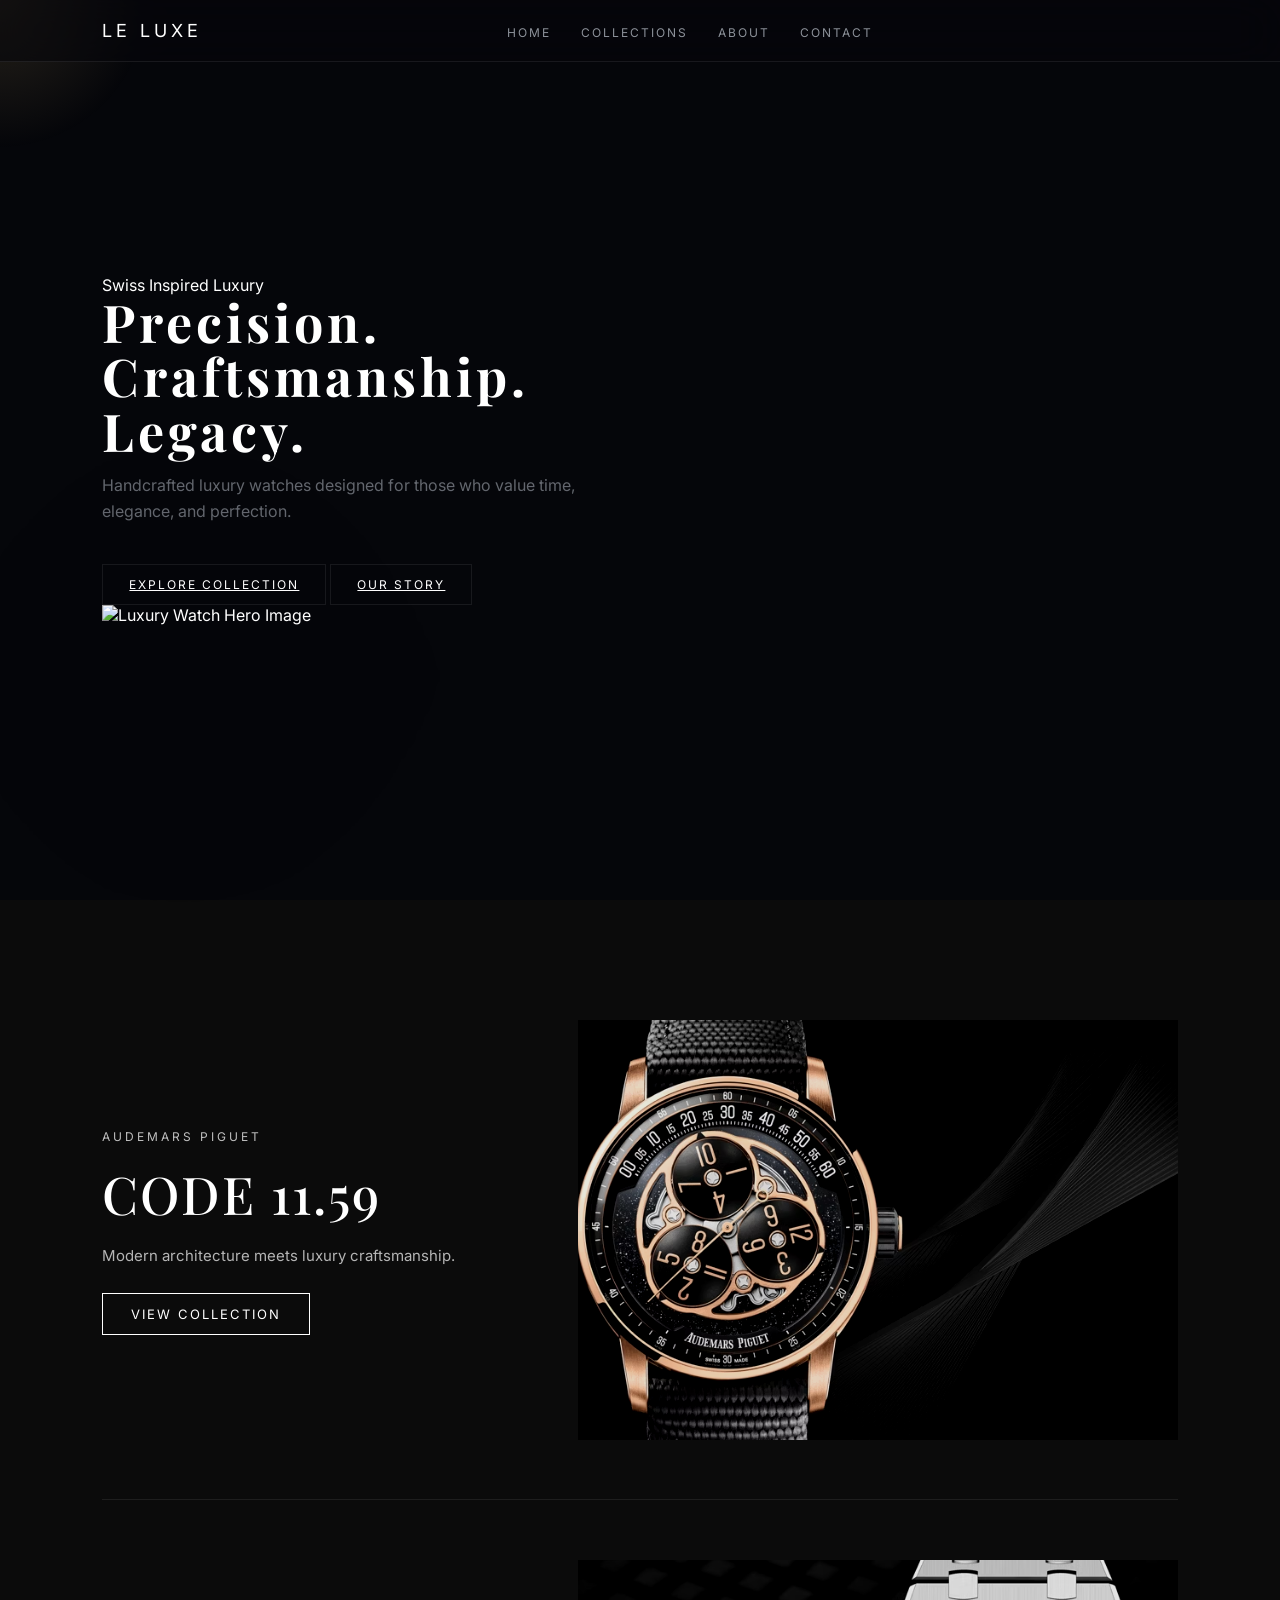
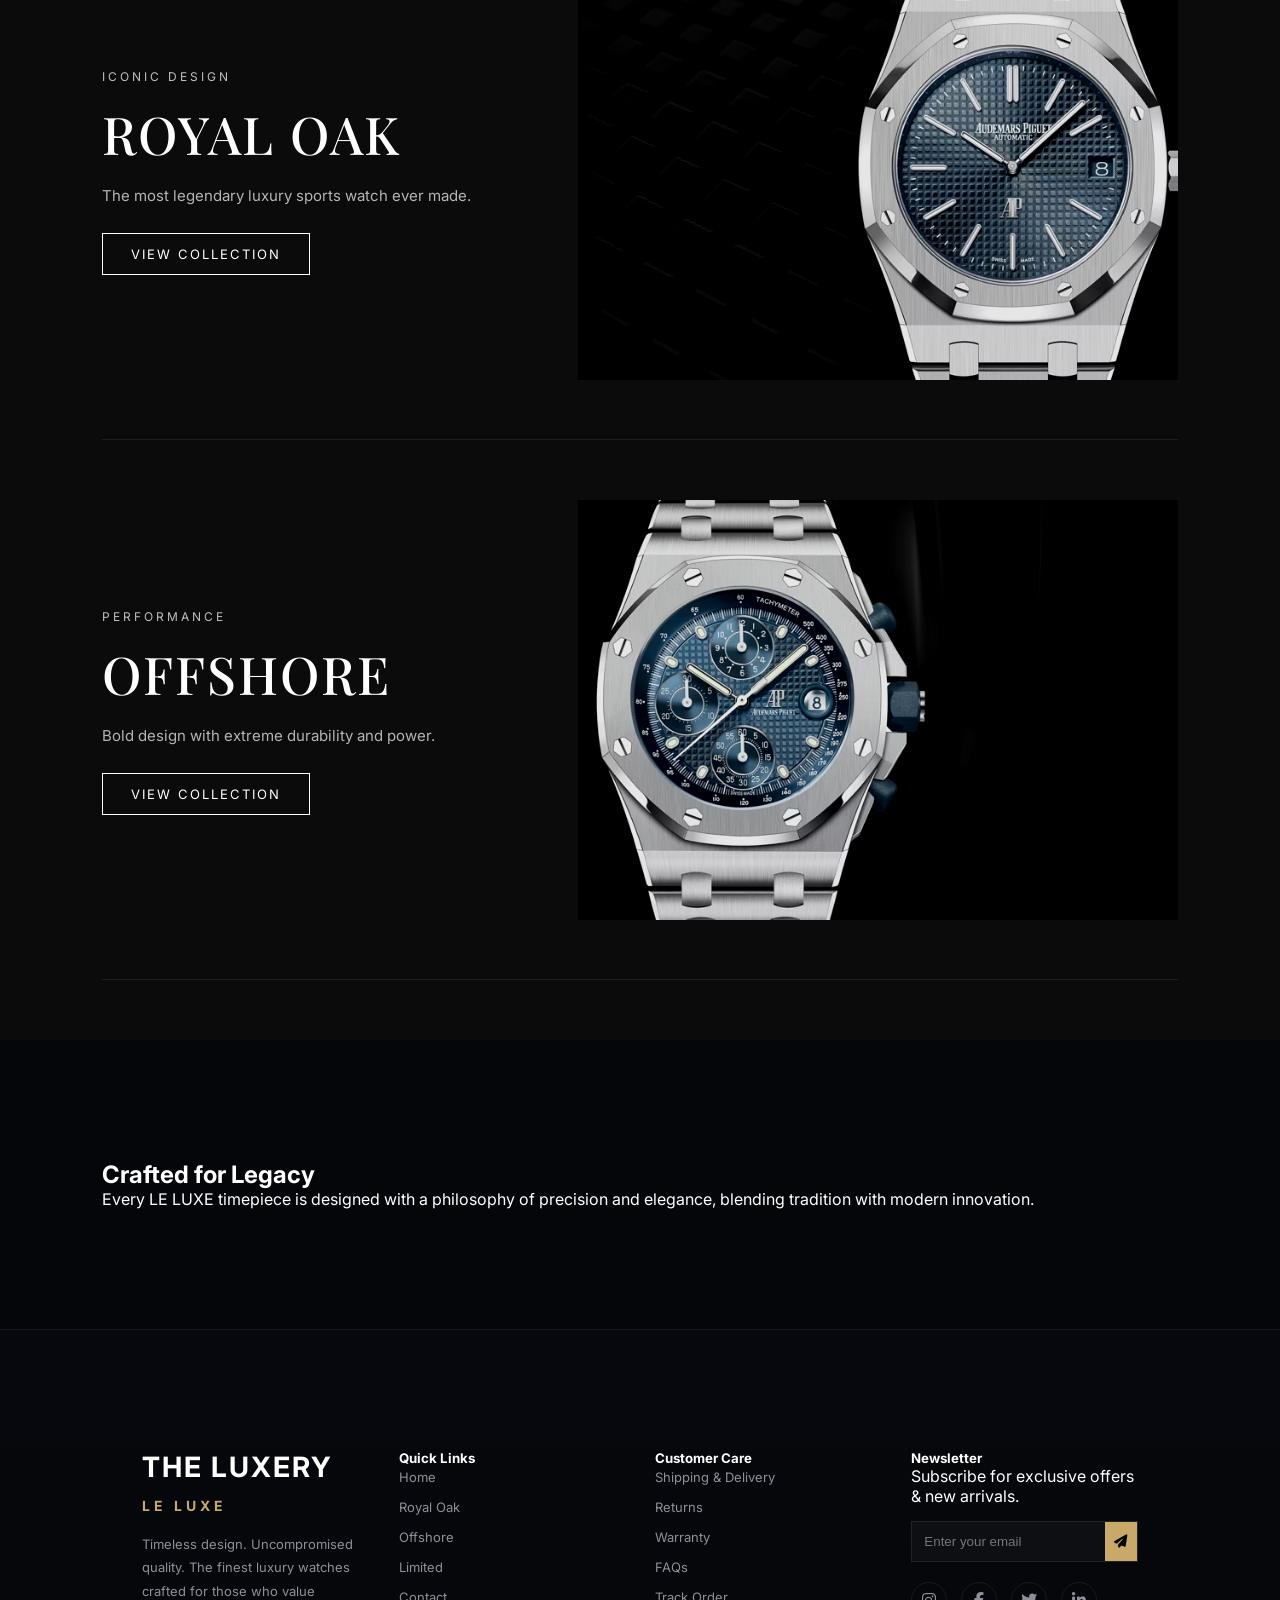
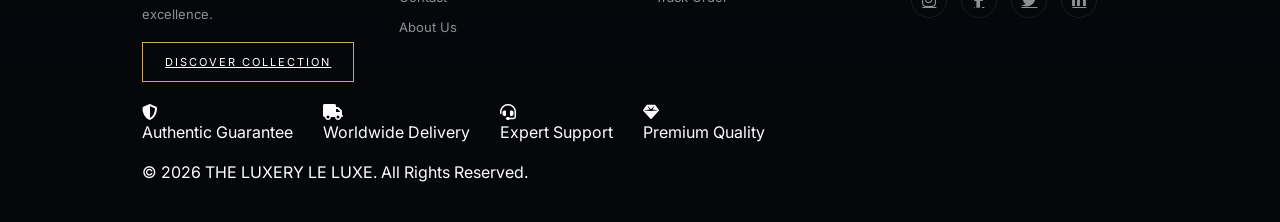
==== commit ea711054: "Your commit message here" ====
--- a/index.html
+++ b/index.html
@@ -89,58 +89,49 @@
     </div>
 
     <div class="hero-img">
-      <img src="assets/watch-hero.png" alt="Luxury Watch Hero Image">
+      <img src="" alt="Luxury Watch Hero Image">
+    
     </div>
 
   </div>
 
 </section>
 
-<!-- FEATURES -->
-<section class="features">
-
-  <div class="feature-box">
-    <h3>Swiss Precision</h3>
-    <p>Engineered with world-class mechanical accuracy.</p>
-  </div>
-
-  <div class="feature-box">
-    <h3>Luxury Design</h3>
-    <p>Minimal, modern, and timeless aesthetics.</p>
-  </div>
-
-  <div class="feature-box">
-    <h3>Limited Editions</h3>
-    <p>Exclusive pieces crafted for collectors.</p>
-  </div>
-
-</section>
-
-<!-- COLLECTION PREVIEW -->
-<section class="preview">
-
-  <div class="section-header">
-    <h2>Featured Collections</h2>
-    <p>Discover signature pieces from LE LUXE.</p>
-  </div>
-
-  <div class="preview-grid">
-
-    <div class="preview-card">
-      <img src="assets/royal-oak.jpg" alt="Royal Oak">
-      <h4>Royal Oak</h4>
-    </div>
-
-    <div class="preview-card">
-      <img src="assets/offshore.jpg" alt="Offshore">
-      <h4>Offshore</h4>
-    </div>
-
-    <div class="preview-card">
-      <img src="assets/limited.jpg" alt="Limited Edition">
-      <h4>Limited Edition</h4>
-    </div>
-
+
+<!-- COLLECTIONS -->
+<section id="collections" class="collections">
+
+  <!-- ITEM -->
+  <div class="collection">
+    <div class="text">
+      <span>Audemars Piguet</span>
+      <h2>CODE 11.59</h2>
+      <p>Modern architecture meets luxury craftsmanship.</p>
+      <a href="code11.59.html" class="btn-outline">View Collection</a>
+    </div>
+    <img src="IMAGES/code main.avif" alt="">
+  </div>
+
+  <!-- ITEM -->
+  <div class="collection reverse">
+    <img src="IMAGES/royal main.avif" alt="">
+    <div class="text">
+      <span>Iconic Design</span>
+      <h2>ROYAL OAK</h2>
+      <p>The most legendary luxury sports watch ever made.</p>
+      <a href="royal.html" class="btn-outline">View Collection</a>
+    </div>
+  </div>
+
+  <!-- ITEM -->
+  <div class="collection">
+    <div class="text">
+      <span>Performance</span>
+      <h2>OFFSHORE</h2>
+      <p>Bold design with extreme durability and power.</p>
+      <a href="offshore.html" class="btn-outline">View Collection</a>
+    </div>
+    <img src="IMAGES/off hsore main.avif" alt="">
   </div>
 
 </section>
--- a/style.css
+++ b/style.css
@@ -254,53 +254,126 @@
 }
 
 /* ===============================
-   COLLECTION CARDS
-================================ */
-.preview-grid {
-  display: grid;
-  grid-template-columns: repeat(3, 1fr);
-  gap: 30px;
-}
-
-.preview-card {
+   PRODUCT GRID (FIXED CLEAN)
+================================ */
+
+/* Keep Bootstrap row but control spacing */
+.products .row {
+  margin: 0 -12px;
+}
+
+/* Force 3 columns */
+.products .col-md-4 {
+  width: 33.333% !important;
+  padding: 12px;
+}
+
+/* Remove any flex overrides from earlier */
+.products .col-md-4 {
+  flex: 0 0 33.333%;
+  max-width: 33.333%;
+}
+
+/* ===============================
+   PRODUCT CARD
+================================ */
+.product-card {
+  width: 100%;
+  height: 100%;
   background: var(--glass);
   border: 1px solid var(--border);
   border-radius: var(--radius);
-  overflow: hidden;
-  transition: 0.5s var(--ease);
-}
-
-.preview-card img {
-  width: 100%;
-  display: block;
-  transition: 0.6s var(--ease);
-}
-
-.preview-card:hover img {
-  transform: scale(1.08);
-}
-
-.preview-card:hover {
-  transform: translateY(-12px);
-  border-color: var(--accent);
-  box-shadow: var(--shadow);
-}
-
-/* ===============================
-   PRODUCT CARD
-================================ */
-.product-card {
-  background: var(--glass);
-  border: 1px solid var(--border);
-  border-radius: var(--radius);
-  padding: 30px;
+  padding: 10px;
   transition: 0.4s var(--ease);
-}
-
+  display: flex;
+  flex-direction: column;
+  justify-content: space-between;
+}
+
+/* Hover */
 .product-card:hover {
   transform: translateY(-10px);
   border-color: var(--accent);
   box-shadow: var(--shadow);
+}
+
+/* ===============================
+   IMAGE FIX (IMPORTANT)
+================================ */
+.product-img {
+  width: 100%;
+  height: 260px;
+  object-fit: contain;
+  display: block;
+  margin-bottom: 15px;
+}
+
+/* ===============================
+   TEXT STYLING
+================================ */
+.product-body {
+  text-align: center;
+}
+
+.product-code {
+  font-size: 11px;
+  color: var(--text-muted);
+  margin-bottom: 6px;
+}
+
+.product-title {
+  font-size: 16px;
+  margin-bottom: 6px;
+}
+
+.product-sub {
+  font-size: 12px;
+  color: var(--text-muted);
+  margin-bottom: 10px;
+}
+
+.product-price {
+  color: var(--accent);
+  margin-bottom: 12px;
+  font-size: 14px;
+}
+
+/* ===============================
+   BUTTON
+================================ */
+.btn-lux {
+  border: 1px solid var(--accent);
+  background: transparent;
+  color: var(--accent);
+  padding: 8px 16px;
+  font-size: 12px;
+  letter-spacing: 1px;
+  cursor: pointer;
+  transition: 0.3s;
+}
+
+.btn-lux:hover {
+  background: var(--accent);
+  color: #000;
+}
+
+/* ===============================
+   RESPONSIVE
+================================ */
+@media (max-width: 992px) {
+  .products .col-md-4 {
+    width: 50% !important;
+    flex: 0 0 50%;
+    max-width: 50%;
+  }
+}
+
+@media (max-width: 600px) {
+  .products .col-md-4 {
+    width: 100% !important;
+    flex: 0 0 100%;
+    max-width: 100%;
+  }
 }
 
 /* ===============================
@@ -658,4 +731,165 @@
   .collection-hero {
     padding: 80px 5%;
   }
+}
+
+/* ===============================
+   FORCE 3 CARDS (NUCLEAR FIX)
+================================ */
+
+.products .row {
+  display: grid !important;
+  grid-template-columns: repeat(3, 1fr) !important;
+  gap: 25px !important;
+}
+
+/* Kill Bootstrap columns */
+.products .col-md-4 {
+  width: 100% !important;
+  max-width: 100% !important;
+  padding: 0 !important;
+}
+
+/* Card */
+.product-card {
+  width: 100%;
+  background: var(--glass);
+  border: 1px solid var(--border);
+  border-radius: var(--radius);
+  padding: 20px;
+  transition: 0.4s var(--ease);
+}
+
+/* Image fix */
+.product-img {
+  width: 100%;
+  height: 260px;
+  object-fit: contain;
+  display: block;
+}
+
+
+/* =========================
+   COLLECTION SECTION (AP STYLE)
+========================= */
+
+.collections {
+  width: 100%;
+  padding: 120px 8%;
+  background: #0b0b0b;
+  display: flex;
+  flex-direction: column;
+  gap: 120px;
+}
+
+/* Each collection block */
+.collection {
+  display: flex;
+  align-items: center;
+  justify-content: space-between;
+  gap: 80px;
+  position: relative;
+}
+
+/* reverse layout */
+.collection.reverse {
+  flex-direction: row-reverse;
+}
+
+/* TEXT SIDE */
+.collection .text {
+  flex: 1;
+  color: #fff;
+  max-width: 500px;
+}
+
+.collection .text span {
+  font-size: 12px;
+  letter-spacing: 3px;
+  text-transform: uppercase;
+  color: #bfbfbf;
+  display: inline-block;
+  margin-bottom: 15px;
+}
+
+.collection .text h2 {
+  font-family: 'Playfair Display', serif;
+  font-size: 52px;
+  letter-spacing: 2px;
+  margin-bottom: 15px;
+  font-weight: 500;
+  color: #ffffff;
+}
+
+.collection .text p {
+  font-size: 15px;
+  color: #b5b5b5;
+  line-height: 1.7;
+  margin-bottom: 25px;
+}
+
+/* BUTTON */
+.btn-outline {
+  display: inline-block;
+  padding: 12px 28px;
+  border: 1px solid #ffffff;
+  color: #ffffff;
+  text-decoration: none;
+  font-size: 13px;
+  letter-spacing: 2px;
+  text-transform: uppercase;
+  transition: all 0.4s ease;
+}
+
+.btn-outline:hover {
+  background: #fff;
+  color: #000;
+}
+
+/* IMAGE SIDE */
+.collection img {
+  flex: 1;
+  width: 100%;
+  max-width: 600px;
+  height: 420px;
+  object-fit: cover;
+  filter: contrast(1.1) brightness(0.9);
+  transition: transform 0.8s ease, filter 0.8s ease;
+}
+
+/* hover luxury zoom */
+.collection:hover img {
+  transform: scale(1.05);
+  filter: contrast(1.2) brightness(1);
+}
+
+/* subtle divider line like AP style */
+.collection::after {
+  content: "";
+  position: absolute;
+  bottom: -60px;
+  left: 0;
+  width: 100%;
+  height: 1px;
+  background: rgba(255,255,255,0.08);
+}
+
+/* =========================
+   RESPONSIVE
+========================= */
+
+@media (max-width: 992px) {
+  .collection,
+  .collection.reverse {
+    flex-direction: column;
+    text-align: center;
+  }
+
+  .collection img {
+    height: 300px;
+  }
+
+  .collection .text h2 {
+    font-size: 38px;
+  }
 }
